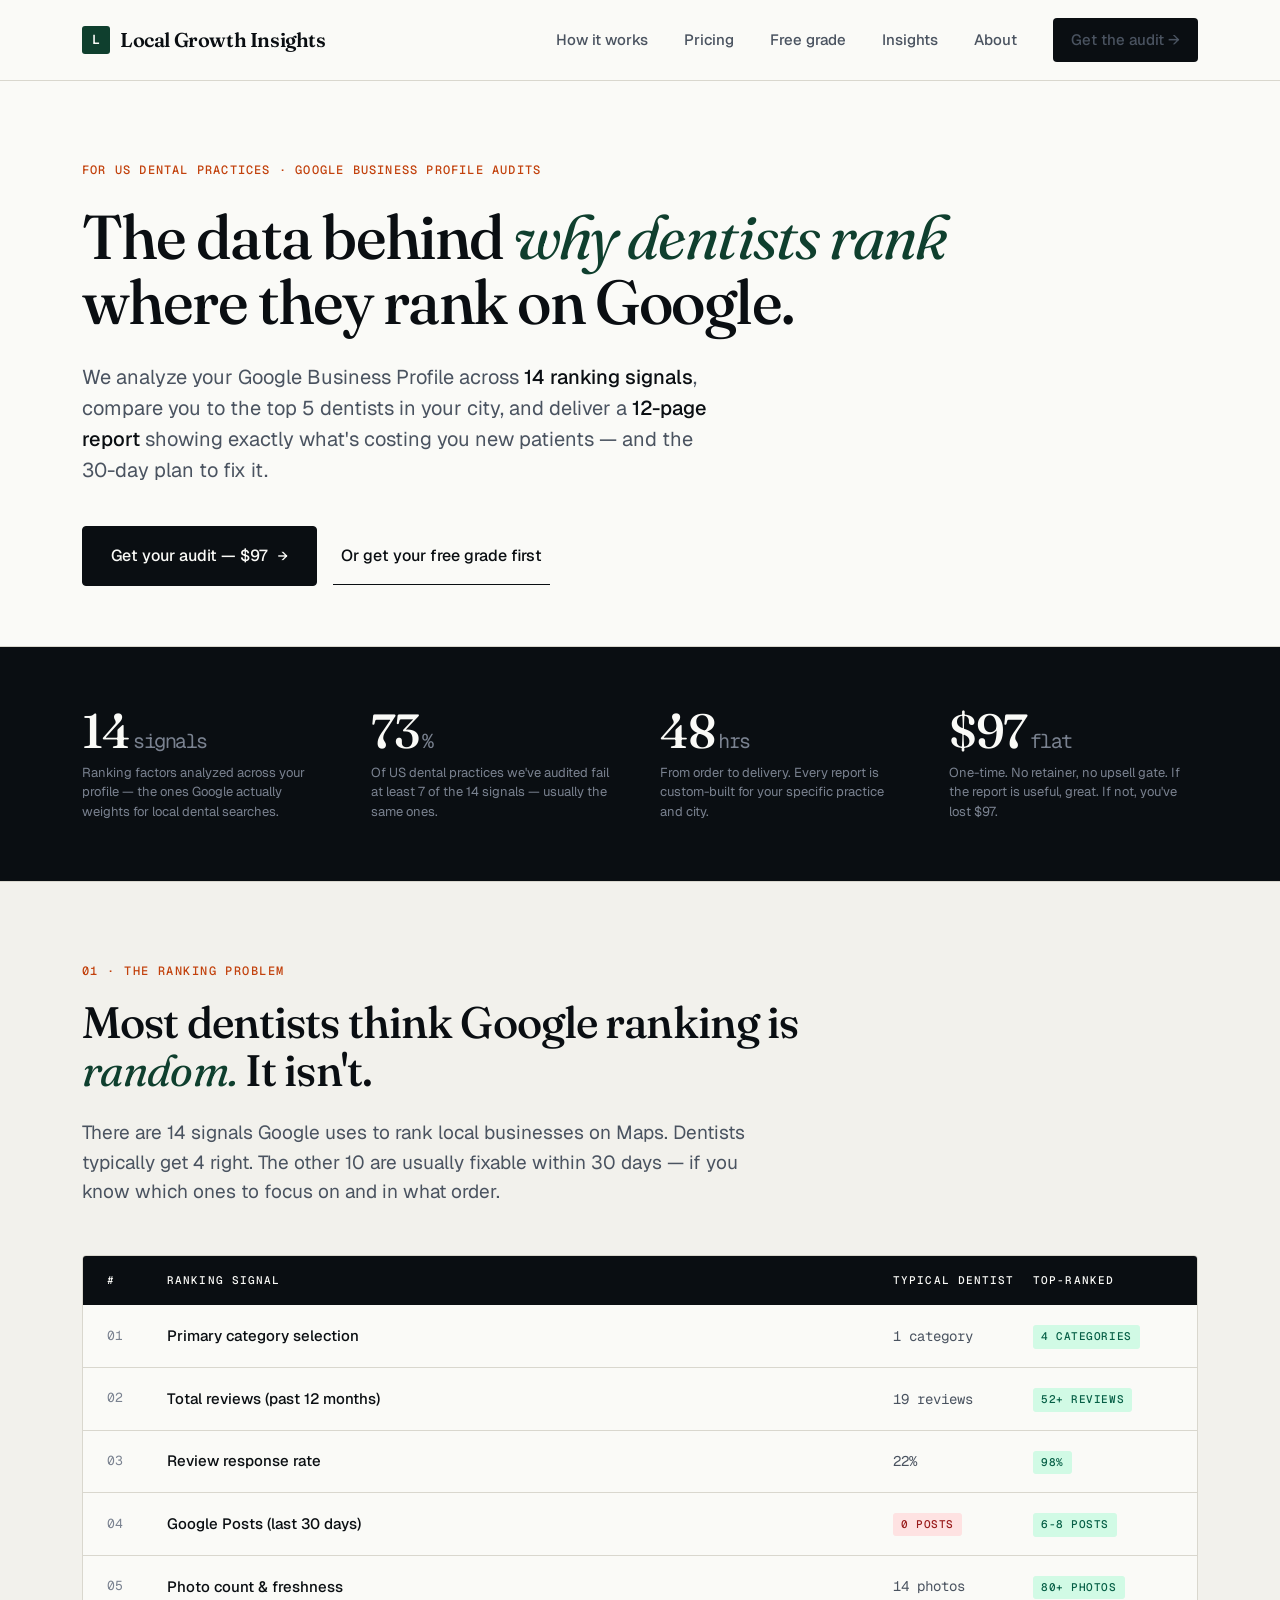
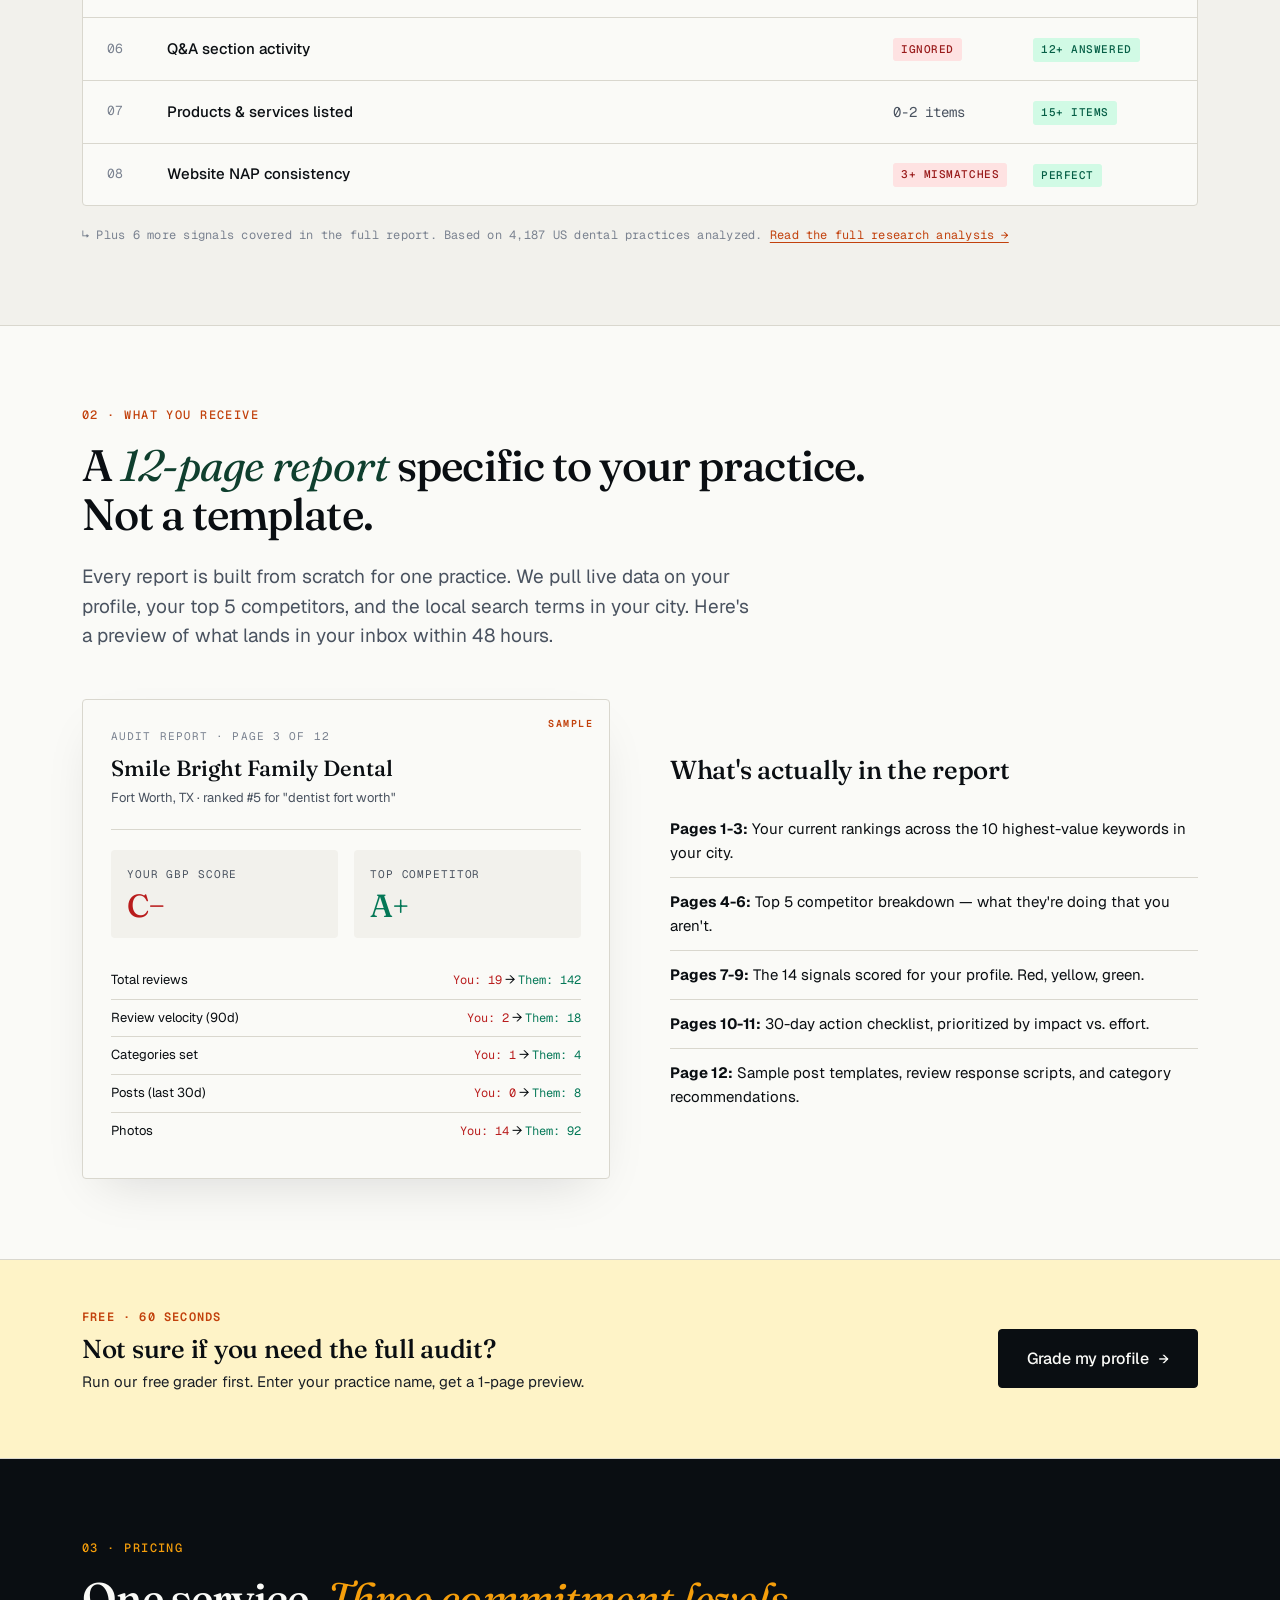
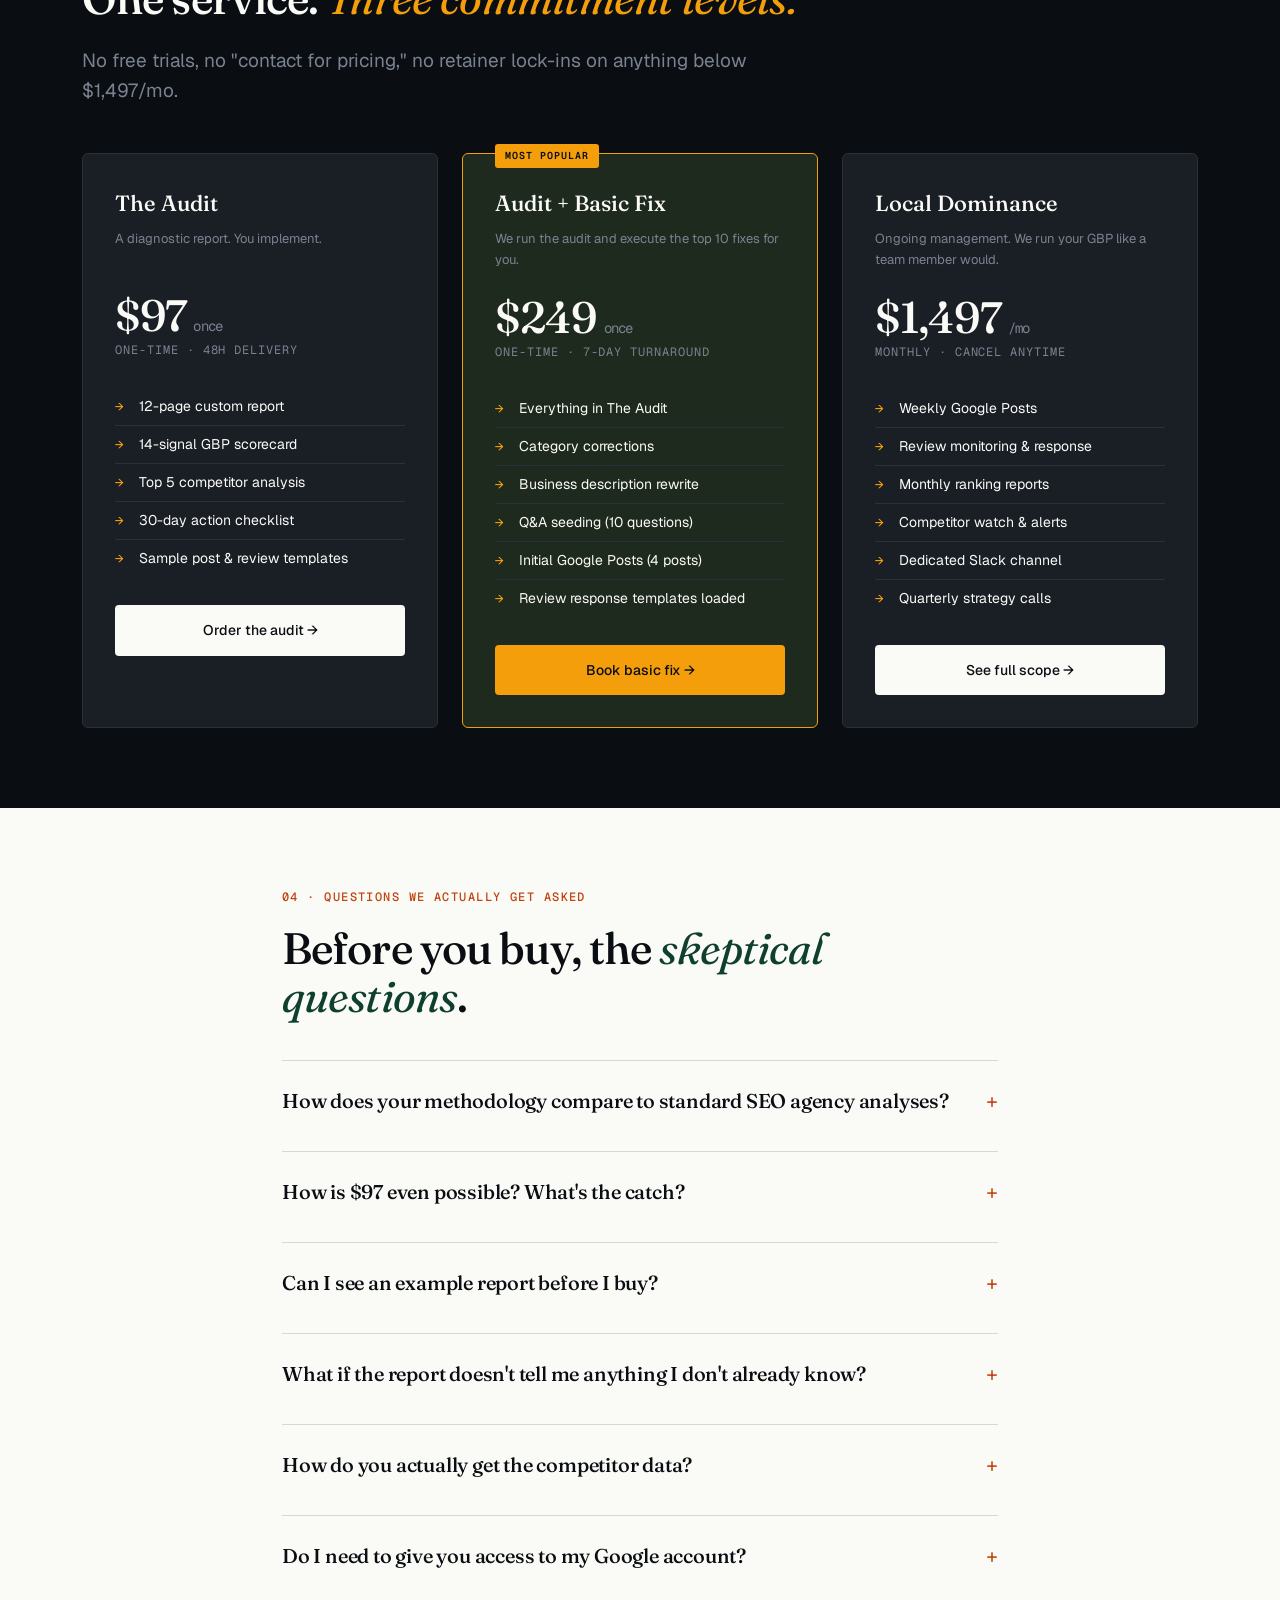
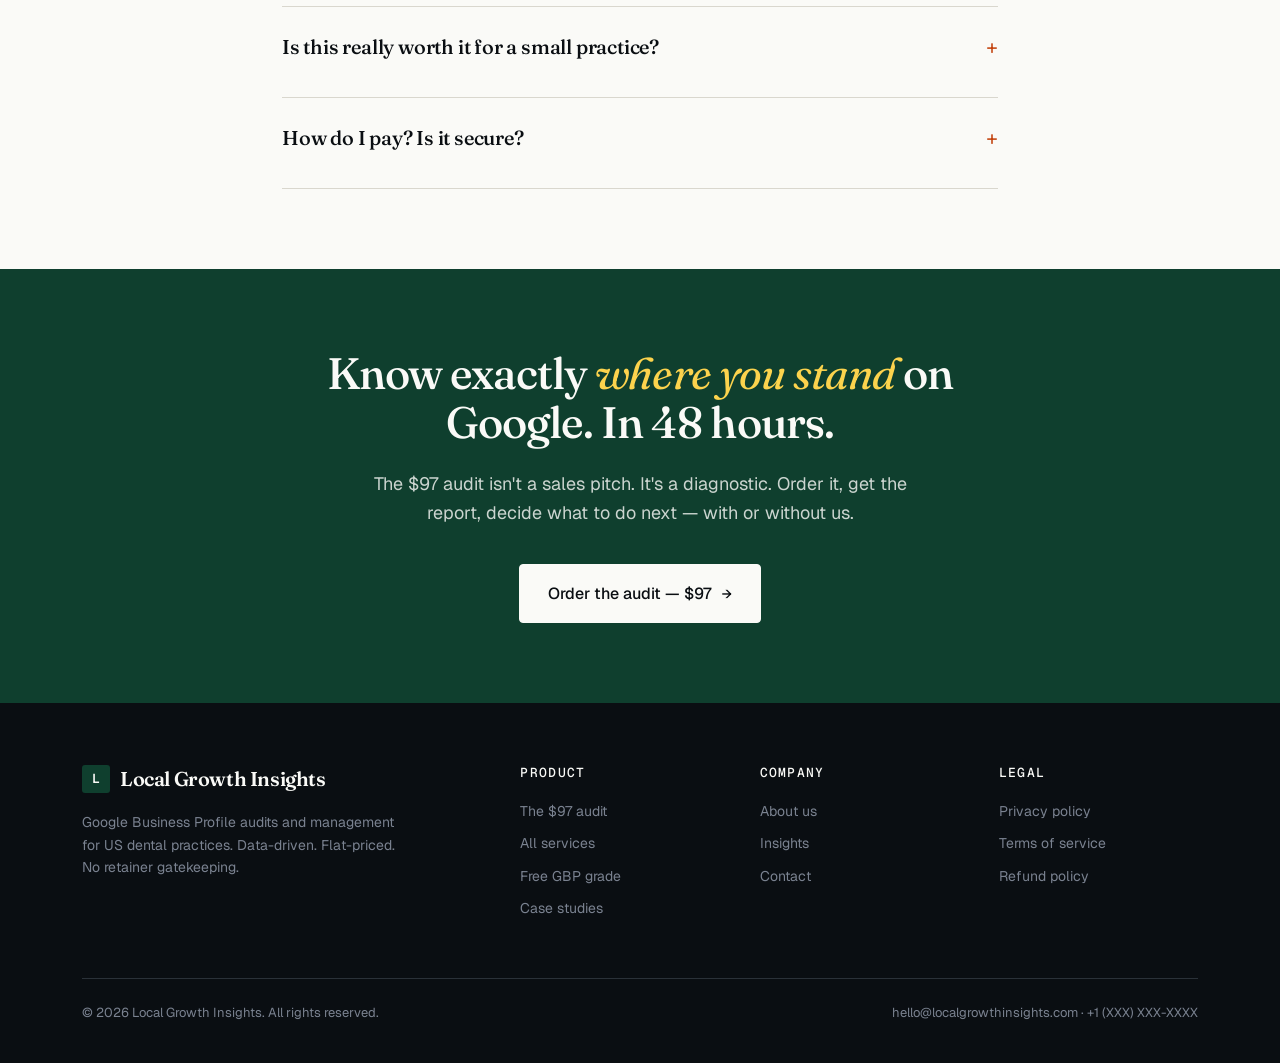
==== index.html @ 643556c5 "Add files via upload" ====
<!DOCTYPE html>
<html lang="en">
<head>
<meta charset="UTF-8">
<meta name="viewport" content="width=device-width, initial-scale=1.0">
<title>Local Growth Insights — The data behind why dentists rank where they rank</title>
<meta name="description" content="We analyze US dental practices' Google Business Profiles and deliver a 12-page report showing exactly why you rank where you do — and the 30-day plan to fix it. $97, delivered in 48 hours.">
<meta property="og:title" content="Local Growth Insights — GBP audits for US dental practices">
<meta property="og:description" content="A 12-page audit of your dental practice's Google visibility. $97. Delivered in 48 hours.">
<meta property="og:type" content="website">
<meta property="og:url" content="https://localgrowthinsights.com">

<link rel="preconnect" href="https://fonts.googleapis.com">
<link rel="preconnect" href="https://fonts.gstatic.com" crossorigin>
<link rel="stylesheet" href="styles.css">
<link href="https://fonts.googleapis.com/css2?family=Fraunces:opsz,wght@9..144,400;9..144,500;9..144,600;9..144,700&family=Geist:wght@300;400;500;600&family=Geist+Mono:wght@400;500&display=swap" rel="stylesheet">

<style>
:root {
    --ink: #0A0E12;
    --ink-2: #1A1F26;
    --ink-3: #4A5360;
    --ink-4: #7A8290;
    --paper: #FAFAF7;
    --paper-2: #F2F1EC;
    --line: #D9D7CE;
    --accent: #0F3F2E;
    --accent-2: #C2410C;
    --highlight: #FEF3C7;
}

* { box-sizing: border-box; margin: 0; padding: 0; }

html { scroll-behavior: smooth; }

body {
    font-family: 'Geist', sans-serif;
    background: var(--paper);
    color: var(--ink);
    font-size: 17px;
    line-height: 1.6;
    -webkit-font-smoothing: antialiased;
    -moz-osx-font-smoothing: grayscale;
}

.container {
    max-width: 1180px;
    margin: 0 auto;
    padding: 0 32px;
}

.container-narrow {
    max-width: 780px;
    margin: 0 auto;
    padding: 0 32px;
}

/* ======== NAVIGATION ======== */
nav {
    border-bottom: 1px solid var(--line);
    background: var(--paper);
    position: sticky;
    top: 0;
    z-index: 100;
    backdrop-filter: blur(8px);
    background: rgba(250, 250, 247, 0.95);
}

.nav-inner {
    display: flex;
    justify-content: space-between;
    align-items: center;
    padding: 18px 32px;
    max-width: 1180px;
    margin: 0 auto;
}

.logo {
    font-family: 'Fraunces', serif;
    font-size: 20px;
    font-weight: 600;
    letter-spacing: -0.02em;
    color: var(--ink);
    text-decoration: none;
    display: flex;
    align-items: center;
    gap: 10px;
}

.logo-mark {
    width: 28px;
    height: 28px;
    background: var(--accent);
    border-radius: 3px;
    display: flex;
    align-items: center;
    justify-content: center;
    color: var(--paper);
    font-family: 'Geist Mono', monospace;
    font-size: 13px;
    font-weight: 600;
}

.nav-links {
    display: flex;
    gap: 36px;
    align-items: center;
}

.nav-links a {
    color: var(--ink-3);
    text-decoration: none;
    font-size: 15px;
    font-weight: 500;
    transition: color 0.15s;
}

.nav-links a:hover { color: var(--ink); }

.nav-cta {
    background: var(--ink);
    color: var(--paper);
    padding: 10px 18px;
    border-radius: 4px;
    font-weight: 500;
    font-size: 14px;
    transition: background 0.15s;
}

.nav-cta:hover {
    background: var(--ink-2);
    color: var(--paper) !important;
}

@media (max-width: 768px) {
    .nav-links a:not(.nav-cta) { display: none; }
}

/* ======== HERO ======== */
.hero {
    padding: 80px 0 60px;
    border-bottom: 1px solid var(--line);
}

.eyebrow {
    font-family: 'Geist Mono', monospace;
    font-size: 12px;
    color: var(--accent-2);
    text-transform: uppercase;
    letter-spacing: 0.1em;
    margin-bottom: 24px;
    font-weight: 500;
}

h1 {
    font-family: 'Fraunces', serif;
    font-size: clamp(38px, 5vw, 62px);
    line-height: 1.05;
    letter-spacing: -0.025em;
    font-weight: 500;
    margin-bottom: 28px;
    max-width: 900px;
}

h1 em {
    font-style: italic;
    color: var(--accent);
    font-weight: 400;
}

.hero-sub {
    font-size: 20px;
    line-height: 1.55;
    color: var(--ink-3);
    max-width: 640px;
    margin-bottom: 40px;
}

.hero-sub strong { color: var(--ink); font-weight: 500; }

.cta-row {
    display: flex;
    gap: 16px;
    flex-wrap: wrap;
    align-items: center;
}

.btn-primary {
    background: var(--ink);
    color: var(--paper);
    padding: 16px 28px;
    border-radius: 4px;
    font-weight: 500;
    font-size: 16px;
    text-decoration: none;
    display: inline-flex;
    align-items: center;
    gap: 10px;
    transition: transform 0.15s, background 0.15s;
    border: 1px solid var(--ink);
}

.btn-primary:hover {
    background: var(--accent);
    border-color: var(--accent);
    transform: translateY(-1px);
}

.btn-primary .arrow {
    transition: transform 0.2s;
    font-family: 'Geist Mono', monospace;
}
.btn-primary:hover .arrow { transform: translateX(3px); }

.btn-secondary {
    color: var(--ink);
    padding: 16px 8px;
    font-weight: 500;
    font-size: 16px;
    text-decoration: none;
    border-bottom: 1px solid var(--ink);
    transition: border-color 0.15s;
}
.btn-secondary:hover { border-color: var(--accent-2); color: var(--accent-2); }

/* ======== DATA STRIP ======== */
.data-strip {
    background: var(--ink);
    color: var(--paper);
    padding: 60px 0;
}

.data-strip-inner {
    display: grid;
    grid-template-columns: repeat(4, 1fr);
    gap: 40px;
}

.data-stat .num {
    font-family: 'Fraunces', serif;
    font-size: 48px;
    line-height: 1;
    letter-spacing: -0.03em;
    font-weight: 500;
    margin-bottom: 8px;
    color: var(--paper);
}

.data-stat .num em {
    font-family: 'Geist Mono', monospace;
    font-size: 20px;
    font-weight: 400;
    font-style: normal;
    color: var(--ink-4);
    margin-left: 4px;
}

.data-stat .label {
    font-size: 13px;
    color: var(--ink-4);
    line-height: 1.5;
}

@media (max-width: 768px) {
    .data-strip-inner { grid-template-columns: 1fr 1fr; gap: 32px; }
    .data-stat .num { font-size: 36px; }
}

/* ======== SECTION DEFAULTS ======== */
section { padding: 80px 0; }
section.tight { padding: 60px 0; }

.section-label {
    font-family: 'Geist Mono', monospace;
    font-size: 12px;
    color: var(--accent-2);
    text-transform: uppercase;
    letter-spacing: 0.12em;
    margin-bottom: 16px;
    font-weight: 500;
}

h2 {
    font-family: 'Fraunces', serif;
    font-size: clamp(30px, 4vw, 44px);
    line-height: 1.1;
    letter-spacing: -0.02em;
    font-weight: 500;
    margin-bottom: 24px;
    max-width: 800px;
}

h2 em {
    font-style: italic;
    color: var(--accent);
    font-weight: 400;
}

.lead {
    font-size: 19px;
    line-height: 1.55;
    color: var(--ink-3);
    max-width: 680px;
    margin-bottom: 48px;
}

/* ======== PROBLEM SECTION WITH DATA TABLE ======== */
.problem {
    background: var(--paper-2);
    border-top: 1px solid var(--line);
    border-bottom: 1px solid var(--line);
}

.signal-table {
    background: var(--paper);
    border: 1px solid var(--line);
    border-radius: 4px;
    overflow: hidden;
    margin-top: 40px;
}

.signal-header {
    display: grid;
    grid-template-columns: 60px 1fr 140px 140px;
    padding: 16px 24px;
    background: var(--ink);
    color: var(--paper);
    font-family: 'Geist Mono', monospace;
    font-size: 11px;
    text-transform: uppercase;
    letter-spacing: 0.1em;
    font-weight: 500;
}

.signal-row {
    display: grid;
    grid-template-columns: 60px 1fr 140px 140px;
    padding: 18px 24px;
    border-bottom: 1px solid var(--line);
    font-size: 15px;
    align-items: center;
}

.signal-row:last-child { border-bottom: none; }

.signal-row .num {
    font-family: 'Geist Mono', monospace;
    color: var(--ink-4);
    font-size: 13px;
}

.signal-row .name { color: var(--ink); font-weight: 500; }

.signal-row .avg {
    font-family: 'Geist Mono', monospace;
    color: var(--ink-3);
    font-size: 14px;
}

.badge {
    display: inline-block;
    padding: 3px 8px;
    border-radius: 3px;
    font-family: 'Geist Mono', monospace;
    font-size: 11px;
    font-weight: 500;
    text-transform: uppercase;
    letter-spacing: 0.05em;
}

.badge-fail {
    background: #FEE2E2;
    color: #991B1B;
}

.badge-pass {
    background: #D1FAE5;
    color: #065F46;
}

.signal-footnote {
    margin-top: 20px;
    font-family: 'Geist Mono', monospace;
    font-size: 12px;
    color: var(--ink-4);
    letter-spacing: 0.02em;
}

@media (max-width: 768px) {
    .signal-header { display: none; }
    .signal-row {
        grid-template-columns: 1fr;
        gap: 6px;
        padding: 16px;
    }
    .signal-row .num { font-size: 12px; }
}

/* ======== REPORT PREVIEW ======== */
.report-preview {
    display: grid;
    grid-template-columns: 1fr 1fr;
    gap: 60px;
    align-items: center;
}

@media (max-width: 900px) {
    .report-preview { grid-template-columns: 1fr; gap: 40px; }
}

.report-mock {
    background: var(--paper);
    border: 1px solid var(--line);
    border-radius: 4px;
    padding: 28px;
    box-shadow: 0 20px 50px -20px rgba(10, 14, 18, 0.15);
    position: relative;
}

.report-mock::before {
    content: 'SAMPLE';
    position: absolute;
    top: 16px;
    right: 16px;
    font-family: 'Geist Mono', monospace;
    font-size: 10px;
    color: var(--accent-2);
    letter-spacing: 0.15em;
    font-weight: 600;
}

.report-mock-header {
    border-bottom: 1px solid var(--line);
    padding-bottom: 20px;
    margin-bottom: 20px;
}

.report-mock-header .label {
    font-family: 'Geist Mono', monospace;
    font-size: 11px;
    text-transform: uppercase;
    letter-spacing: 0.1em;
    color: var(--ink-4);
    margin-bottom: 6px;
}

.report-mock-header .practice {
    font-family: 'Fraunces', serif;
    font-size: 22px;
    font-weight: 500;
    color: var(--ink);
}

.report-mock-header .city {
    font-size: 13px;
    color: var(--ink-3);
    margin-top: 2px;
}

.score-grid {
    display: grid;
    grid-template-columns: 1fr 1fr;
    gap: 16px;
    margin-bottom: 24px;
}

.score-box {
    background: var(--paper-2);
    padding: 16px;
    border-radius: 4px;
}

.score-box .lbl {
    font-size: 11px;
    color: var(--ink-3);
    text-transform: uppercase;
    letter-spacing: 0.08em;
    margin-bottom: 6px;
    font-family: 'Geist Mono', monospace;
}

.score-box .val {
    font-family: 'Fraunces', serif;
    font-size: 32px;
    line-height: 1;
    font-weight: 500;
    letter-spacing: -0.02em;
}

.score-box.bad .val { color: #B91C1C; }
.score-box.good .val { color: #047857; }

.gap-list { font-size: 13px; }

.gap-list .item {
    display: flex;
    justify-content: space-between;
    padding: 8px 0;
    border-bottom: 1px solid var(--line);
}

.gap-list .item:last-child { border-bottom: none; }

.gap-list .item .you {
    font-family: 'Geist Mono', monospace;
    color: #B91C1C;
    font-size: 12px;
}

.gap-list .item .them {
    font-family: 'Geist Mono', monospace;
    color: #047857;
    font-size: 12px;
}

/* ======== PRICING ======== */
.pricing {
    background: var(--ink);
    color: var(--paper);
}

.pricing .section-label { color: #F59E0B; }

.pricing h2 { color: var(--paper); }
.pricing h2 em { color: #F59E0B; }

.pricing .lead { color: var(--ink-4); }

.tier-grid {
    display: grid;
    grid-template-columns: repeat(3, 1fr);
    gap: 24px;
    margin-top: 40px;
}

@media (max-width: 900px) { .tier-grid { grid-template-columns: 1fr; } }

.tier {
    background: var(--ink-2);
    border: 1px solid #2A3138;
    border-radius: 6px;
    padding: 32px;
    position: relative;
    transition: transform 0.2s, border-color 0.2s;
}

.tier:hover {
    transform: translateY(-2px);
    border-color: #F59E0B;
}

.tier.featured {
    border-color: #F59E0B;
    background: #1F2A1F;
}

.tier.featured::before {
    content: 'MOST POPULAR';
    position: absolute;
    top: -10px;
    left: 32px;
    background: #F59E0B;
    color: var(--ink);
    font-family: 'Geist Mono', monospace;
    font-size: 10px;
    letter-spacing: 0.1em;
    padding: 4px 10px;
    border-radius: 3px;
    font-weight: 600;
}

.tier-name {
    font-family: 'Fraunces', serif;
    font-size: 22px;
    font-weight: 500;
    color: var(--paper);
    margin-bottom: 8px;
}

.tier-desc {
    font-size: 13px;
    color: var(--ink-4);
    margin-bottom: 24px;
    min-height: 40px;
}

.tier-price {
    font-family: 'Fraunces', serif;
    font-size: 44px;
    line-height: 1;
    color: var(--paper);
    font-weight: 500;
    margin-bottom: 4px;
    letter-spacing: -0.02em;
}

.tier-price .unit {
    font-family: 'Geist Mono', monospace;
    font-size: 14px;
    color: var(--ink-4);
    font-weight: 400;
}

.tier-billing {
    font-size: 12px;
    color: var(--ink-4);
    font-family: 'Geist Mono', monospace;
    text-transform: uppercase;
    letter-spacing: 0.08em;
    margin-bottom: 28px;
}

.tier-features { list-style: none; margin-bottom: 28px; }

.tier-features li {
    font-size: 14px;
    color: var(--paper);
    padding: 8px 0;
    padding-left: 24px;
    position: relative;
    line-height: 1.5;
    border-bottom: 1px solid #2A3138;
}

.tier-features li:last-child { border-bottom: none; }

.tier-features li::before {
    content: '→';
    position: absolute;
    left: 0;
    color: #F59E0B;
    font-family: 'Geist Mono', monospace;
}

.tier-cta {
    display: block;
    background: var(--paper);
    color: var(--ink);
    padding: 14px 20px;
    border-radius: 4px;
    font-weight: 500;
    font-size: 14px;
    text-decoration: none;
    text-align: center;
    transition: background 0.15s;
}

.tier.featured .tier-cta { background: #F59E0B; }
.tier-cta:hover { background: var(--accent-2); color: var(--paper); }

/* ======== GRADE TOOL PROMO ======== */
.grade-promo {
    background: var(--highlight);
    border-top: 1px solid var(--line);
    border-bottom: 1px solid var(--line);
    padding: 48px 0;
}

.grade-promo-inner {
    display: flex;
    justify-content: space-between;
    align-items: center;
    gap: 32px;
    flex-wrap: wrap;
}

.grade-promo h3 {
    font-family: 'Fraunces', serif;
    font-size: 26px;
    font-weight: 500;
    letter-spacing: -0.01em;
    margin-bottom: 6px;
}

.grade-promo p {
    font-size: 15px;
    color: var(--ink-2);
}

.grade-promo .free {
    font-family: 'Geist Mono', monospace;
    font-size: 12px;
    color: var(--accent-2);
    letter-spacing: 0.1em;
    font-weight: 600;
    text-transform: uppercase;
    margin-bottom: 8px;
}

/* ======== FAQ ======== */
.faq-list {
    border-top: 1px solid var(--line);
    margin-top: 40px;
}

.faq-item {
    border-bottom: 1px solid var(--line);
    padding: 24px 0;
}

.faq-q {
    font-family: 'Fraunces', serif;
    font-size: 20px;
    font-weight: 500;
    color: var(--ink);
    margin-bottom: 10px;
    letter-spacing: -0.01em;
    cursor: pointer;
    display: flex;
    justify-content: space-between;
    align-items: flex-start;
    gap: 24px;
}

.faq-q::after {
    content: '+';
    font-family: 'Geist Mono', monospace;
    font-size: 20px;
    color: var(--accent-2);
    font-weight: 400;
    flex-shrink: 0;
    transition: transform 0.2s;
}

.faq-item.open .faq-q::after {
    transform: rotate(45deg);
}

.faq-a {
    font-size: 16px;
    color: var(--ink-3);
    line-height: 1.6;
    max-height: 0;
    overflow: hidden;
    transition: max-height 0.3s ease, padding 0.3s ease;
}

.faq-item.open .faq-a {
    max-height: 500px;
    padding-top: 8px;
}

/* ======== FINAL CTA ======== */
.final-cta {
    background: var(--accent);
    color: var(--paper);
    padding: 80px 0;
    text-align: center;
}

.final-cta h2 {
    color: var(--paper);
    max-width: 720px;
    margin: 0 auto 24px;
}

.final-cta h2 em { color: #FCD34D; }

.final-cta p {
    font-size: 18px;
    color: rgba(250, 250, 247, 0.8);
    margin-bottom: 36px;
    max-width: 560px;
    margin-left: auto;
    margin-right: auto;
}

.final-cta .btn-primary {
    background: var(--paper);
    color: var(--ink);
    border-color: var(--paper);
}
.final-cta .btn-primary:hover {
    background: #FCD34D;
    border-color: #FCD34D;
    color: var(--ink);
}

/* ======== FOOTER ======== */
footer {
    background: var(--ink);
    color: var(--ink-4);
    padding: 60px 0 40px;
    font-size: 14px;
}

.footer-grid {
    display: grid;
    grid-template-columns: 2fr 1fr 1fr 1fr;
    gap: 40px;
    margin-bottom: 48px;
}

@media (max-width: 768px) { .footer-grid { grid-template-columns: 1fr 1fr; } }

.footer-brand .logo {
    color: var(--paper);
    margin-bottom: 16px;
}

.footer-brand p {
    color: var(--ink-4);
    max-width: 320px;
    font-size: 14px;
    line-height: 1.6;
}

.footer-col h4 {
    color: var(--paper);
    font-size: 13px;
    font-family: 'Geist Mono', monospace;
    text-transform: uppercase;
    letter-spacing: 0.1em;
    font-weight: 500;
    margin-bottom: 16px;
}

.footer-col ul { list-style: none; }

.footer-col li {
    margin-bottom: 10px;
}

.footer-col a {
    color: var(--ink-4);
    text-decoration: none;
    transition: color 0.15s;
}

.footer-col a:hover { color: var(--paper); }

.footer-bottom {
    border-top: 1px solid #2A3138;
    padding-top: 24px;
    display: flex;
    justify-content: space-between;
    flex-wrap: wrap;
    gap: 16px;
    font-size: 13px;
}

.footer-bottom a { color: var(--ink-4); text-decoration: none; }
.footer-bottom a:hover { color: var(--paper); }

/* ======== ANIMATIONS ======== */
@keyframes fadeInUp {
    from { opacity: 0; transform: translateY(20px); }
    to { opacity: 1; transform: translateY(0); }
}

.hero .eyebrow { animation: fadeInUp 0.6s ease 0.1s backwards; }
.hero h1 { animation: fadeInUp 0.6s ease 0.2s backwards; }
.hero .hero-sub { animation: fadeInUp 0.6s ease 0.3s backwards; }
.hero .cta-row { animation: fadeInUp 0.6s ease 0.4s backwards; }

</style>
</head>
<body>

<!-- ============ NAV ============ -->
<nav>
    <div class="nav-inner">
        <a href="index.html" class="logo">
            <div class="logo-mark">L</div>
            Local Growth Insights
        </a>
        <div class="nav-links">
            <a href="#how">How it works</a>
            <a href="#pricing">Pricing</a>
            <a href="grade.html">Free grade</a>
            <a href="insights/index.html">Insights</a>
            <a href="about.html">About</a>
            <a href="report.html" class="nav-cta">Get the audit →</a>
        </div>
    </div>
</nav>

<!-- ============ HERO ============ -->
<header class="hero">
    <div class="container">
        <div class="eyebrow">For US dental practices · Google Business Profile audits</div>
        <h1>The data behind <em>why dentists rank</em> where they rank on Google.</h1>
        <p class="hero-sub">
            We analyze your Google Business Profile across <strong>14 ranking signals</strong>, compare you to the top 5 dentists in your city, and deliver a <strong>12-page report</strong> showing exactly what's costing you new patients — and the 30-day plan to fix it.
        </p>
        <div class="cta-row">
            <a href="report.html" class="btn-primary">Get your audit — $97 <span class="arrow">→</span></a>
            <a href="grade.html" class="btn-secondary">Or get your free grade first</a>
        </div>
    </div>
</header>

<!-- ============ DATA STRIP ============ -->
<section class="data-strip">
    <div class="container">
        <div class="data-strip-inner">
            <div class="data-stat">
                <div class="num">14<em>signals</em></div>
                <div class="label">Ranking factors analyzed across your profile — the ones Google actually weights for local dental searches.</div>
            </div>
            <div class="data-stat">
                <div class="num">73<em>%</em></div>
                <div class="label">Of US dental practices we've audited fail at least 7 of the 14 signals — usually the same ones.</div>
            </div>
            <div class="data-stat">
                <div class="num">48<em>hrs</em></div>
                <div class="label">From order to delivery. Every report is custom-built for your specific practice and city.</div>
            </div>
            <div class="data-stat">
                <div class="num">$97<em>flat</em></div>
                <div class="label">One-time. No retainer, no upsell gate. If the report is useful, great. If not, you've lost $97.</div>
            </div>
        </div>
    </div>
</section>

<!-- ============ PROBLEM ============ -->
<section class="problem" id="how">
    <div class="container">
        <div class="section-label">01 · The ranking problem</div>
        <h2>Most dentists think Google ranking is <em>random.</em> It isn't.</h2>
        <p class="lead">
            There are 14 signals Google uses to rank local businesses on Maps. Dentists typically get 4 right. The other 10 are usually fixable within 30 days — if you know which ones to focus on and in what order.
        </p>

        <div class="signal-table">
            <div class="signal-header">
                <div>#</div>
                <div>Ranking signal</div>
                <div>Typical dentist</div>
                <div>Top-ranked</div>
            </div>
            <div class="signal-row">
                <div class="num">01</div>
                <div class="name">Primary category selection</div>
                <div class="avg">1 category</div>
                <div><span class="badge badge-pass">4 categories</span></div>
            </div>
            <div class="signal-row">
                <div class="num">02</div>
                <div class="name">Total reviews (past 12 months)</div>
                <div class="avg">19 reviews</div>
                <div><span class="badge badge-pass">52+ reviews</span></div>
            </div>
            <div class="signal-row">
                <div class="num">03</div>
                <div class="name">Review response rate</div>
                <div class="avg">22%</div>
                <div><span class="badge badge-pass">98%</span></div>
            </div>
            <div class="signal-row">
                <div class="num">04</div>
                <div class="name">Google Posts (last 30 days)</div>
                <div class="avg"><span class="badge badge-fail">0 posts</span></div>
                <div><span class="badge badge-pass">6-8 posts</span></div>
            </div>
            <div class="signal-row">
                <div class="num">05</div>
                <div class="name">Photo count &amp; freshness</div>
                <div class="avg">14 photos</div>
                <div><span class="badge badge-pass">80+ photos</span></div>
            </div>
            <div class="signal-row">
                <div class="num">06</div>
                <div class="name">Q&amp;A section activity</div>
                <div class="avg"><span class="badge badge-fail">Ignored</span></div>
                <div><span class="badge badge-pass">12+ answered</span></div>
            </div>
            <div class="signal-row">
                <div class="num">07</div>
                <div class="name">Products &amp; services listed</div>
                <div class="avg">0-2 items</div>
                <div><span class="badge badge-pass">15+ items</span></div>
            </div>
            <div class="signal-row">
                <div class="num">08</div>
                <div class="name">Website NAP consistency</div>
                <div class="avg"><span class="badge badge-fail">3+ mismatches</span></div>
                <div><span class="badge badge-pass">Perfect</span></div>
            </div>
        </div>
        <div class="signal-footnote">↳ Plus 6 more signals covered in the full report. Based on 4,187 US dental practices analyzed. <a href="insights/14-signals.html" style="color: var(--accent-2); text-decoration: underline; text-underline-offset: 3px;">Read the full research analysis →</a></div>
    </div>
</section>

<!-- ============ REPORT PREVIEW ============ -->
<section>
    <div class="container">
        <div class="section-label">02 · What you receive</div>
        <h2>A <em>12-page report</em> specific to your practice. Not a template.</h2>
        <p class="lead">
            Every report is built from scratch for one practice. We pull live data on your profile, your top 5 competitors, and the local search terms in your city. Here's a preview of what lands in your inbox within 48 hours.
        </p>

        <div class="report-preview">
            <div class="report-mock">
                <div class="report-mock-header">
                    <div class="label">Audit report · page 3 of 12</div>
                    <div class="practice">Smile Bright Family Dental</div>
                    <div class="city">Fort Worth, TX · ranked #5 for "dentist fort worth"</div>
                </div>
                <div class="score-grid">
                    <div class="score-box bad">
                        <div class="lbl">Your GBP score</div>
                        <div class="val">C−</div>
                    </div>
                    <div class="score-box good">
                        <div class="lbl">Top competitor</div>
                        <div class="val">A+</div>
                    </div>
                </div>
                <div class="gap-list">
                    <div class="item">
                        <div>Total reviews</div>
                        <div><span class="you">You: 19</span> → <span class="them">Them: 142</span></div>
                    </div>
                    <div class="item">
                        <div>Review velocity (90d)</div>
                        <div><span class="you">You: 2</span> → <span class="them">Them: 18</span></div>
                    </div>
                    <div class="item">
                        <div>Categories set</div>
                        <div><span class="you">You: 1</span> → <span class="them">Them: 4</span></div>
                    </div>
                    <div class="item">
                        <div>Posts (last 30d)</div>
                        <div><span class="you">You: 0</span> → <span class="them">Them: 8</span></div>
                    </div>
                    <div class="item">
                        <div>Photos</div>
                        <div><span class="you">You: 14</span> → <span class="them">Them: 92</span></div>
                    </div>
                </div>
            </div>

            <div>
                <h3 style="font-family: 'Fraunces', serif; font-size: 26px; font-weight: 500; margin-bottom: 20px; letter-spacing: -0.01em;">What's actually in the report</h3>
                <ul style="list-style: none; padding: 0;">
                    <li style="padding: 12px 0; border-bottom: 1px solid var(--line); font-size: 15px;"><strong>Pages 1-3:</strong> Your current rankings across the 10 highest-value keywords in your city.</li>
                    <li style="padding: 12px 0; border-bottom: 1px solid var(--line); font-size: 15px;"><strong>Pages 4-6:</strong> Top 5 competitor breakdown — what they're doing that you aren't.</li>
                    <li style="padding: 12px 0; border-bottom: 1px solid var(--line); font-size: 15px;"><strong>Pages 7-9:</strong> The 14 signals scored for your profile. Red, yellow, green.</li>
                    <li style="padding: 12px 0; border-bottom: 1px solid var(--line); font-size: 15px;"><strong>Pages 10-11:</strong> 30-day action checklist, prioritized by impact vs. effort.</li>
                    <li style="padding: 12px 0; font-size: 15px;"><strong>Page 12:</strong> Sample post templates, review response scripts, and category recommendations.</li>
                </ul>
            </div>
        </div>
    </div>
</section>

<!-- ============ GRADE PROMO ============ -->
<section class="grade-promo">
    <div class="container">
        <div class="grade-promo-inner">
            <div>
                <div class="free">Free · 60 seconds</div>
                <h3>Not sure if you need the full audit?</h3>
                <p>Run our free grader first. Enter your practice name, get a 1-page preview.</p>
            </div>
            <a href="grade.html" class="btn-primary" style="background: var(--ink); border-color: var(--ink);">
                Grade my profile <span class="arrow">→</span>
            </a>
        </div>
    </div>
</section>

<!-- ============ PRICING ============ -->
<section class="pricing" id="pricing">
    <div class="container">
        <div class="section-label">03 · Pricing</div>
        <h2>One service. <em>Three commitment levels.</em></h2>
        <p class="lead">No free trials, no "contact for pricing," no retainer lock-ins on anything below $1,497/mo.</p>

        <div class="tier-grid">
            <div class="tier">
                <div class="tier-name">The Audit</div>
                <div class="tier-desc">A diagnostic report. You implement.</div>
                <div class="tier-price">$97<span class="unit"> once</span></div>
                <div class="tier-billing">One-time · 48h delivery</div>
                <ul class="tier-features">
                    <li>12-page custom report</li>
                    <li>14-signal GBP scorecard</li>
                    <li>Top 5 competitor analysis</li>
                    <li>30-day action checklist</li>
                    <li>Sample post &amp; review templates</li>
                </ul>
                <a href="report.html" class="tier-cta">Order the audit →</a>
            </div>

            <div class="tier featured">
                <div class="tier-name">Audit + Basic Fix</div>
                <div class="tier-desc">We run the audit and execute the top 10 fixes for you.</div>
                <div class="tier-price">$249<span class="unit"> once</span></div>
                <div class="tier-billing">One-time · 7-day turnaround</div>
                <ul class="tier-features">
                    <li>Everything in The Audit</li>
                    <li>Category corrections</li>
                    <li>Business description rewrite</li>
                    <li>Q&amp;A seeding (10 questions)</li>
                    <li>Initial Google Posts (4 posts)</li>
                    <li>Review response templates loaded</li>
                </ul>
                <a href="services.html#basic-fix" class="tier-cta">Book basic fix →</a>
            </div>

            <div class="tier">
                <div class="tier-name">Local Dominance</div>
                <div class="tier-desc">Ongoing management. We run your GBP like a team member would.</div>
                <div class="tier-price">$1,497<span class="unit"> /mo</span></div>
                <div class="tier-billing">Monthly · Cancel anytime</div>
                <ul class="tier-features">
                    <li>Weekly Google Posts</li>
                    <li>Review monitoring &amp; response</li>
                    <li>Monthly ranking reports</li>
                    <li>Competitor watch &amp; alerts</li>
                    <li>Dedicated Slack channel</li>
                    <li>Quarterly strategy calls</li>
                </ul>
                <a href="services.html#dominance" class="tier-cta">See full scope →</a>
            </div>
        </div>
    </div>
</section>

<!-- ============ FAQ ============ -->
<section id="faq">
    <div class="container-narrow">
        <div class="section-label">04 · Questions we actually get asked</div>
        <h2>Before you buy, the <em>skeptical questions</em>.</h2>

        <div class="faq-list">
            <div class="faq-item">
                <div class="faq-q">How does your methodology compare to standard SEO agency analyses?</div>
                <div class="faq-a">Standard agency audits typically cover 4-6 surface-level signals: review count, posting activity, photo count, basic keyword presence. Our 14-signal framework covers all of those plus 8 deeper signals — review velocity (not just count), category structure depth, NAP consistency across the web, Q&amp;A engagement, profile completeness scoring, competitive triangulation, and more. The expanded scope is why our reports surface issues that surface-level audits miss.</div>
            </div>
            <div class="faq-item">
                <div class="faq-q">How is $97 even possible? What's the catch?</div>
                <div class="faq-a">There's no catch. The report is the product. We built the analysis system once — it ingests your GBP data, scrapes your competitors, and generates the PDF. The marginal cost to produce one more report is roughly $3. $97 is what keeps us profitable at volume and accessible to practices that don't have a $5,000 marketing budget. Some buyers eventually upgrade to our $1,497/mo service. Most don't, and that's fine.</div>
            </div>
            <div class="faq-item">
                <div class="faq-q">Can I see an example report before I buy?</div>
                <div class="faq-a">Yes. Email us at hello@localgrowthinsights.com and we'll send you a redacted sample from a previous audit. Practice name and city are removed; everything else is real.</div>
            </div>
            <div class="faq-item">
                <div class="faq-q">What if the report doesn't tell me anything I don't already know?</div>
                <div class="faq-a">Then we refund the $97. We'd rather lose $97 than have someone feel cheated. This has happened twice out of our first audits — both times the dentist was already working with an SEO firm. If you're already on top of your GBP, tell us before you order and we'll suggest you skip it.</div>
            </div>
            <div class="faq-item">
                <div class="faq-q">How do you actually get the competitor data?</div>
                <div class="faq-a">Public sources only. Google Business Profiles, Google Maps, and published review data. We don't scrape anything private, we don't use hacks, we don't access any account that isn't publicly visible. The same data anyone with time could gather manually — we just gather it faster and structure it into a report.</div>
            </div>
            <div class="faq-item">
                <div class="faq-q">Do I need to give you access to my Google account?</div>
                <div class="faq-a">Not for the audit. The $97 report uses only public data about your profile. For the $249 "Audit + Basic Fix" tier, yes — we need manager-level access to your GBP to execute the changes. Never owner access, and never for the report tier.</div>
            </div>
            <div class="faq-item">
                <div class="faq-q">Is this really worth it for a small practice?</div>
                <div class="faq-a">Small practices benefit more than large ones. If you're a solo dentist or a 2-chair practice, each new patient from Google matters more than it does for a 10-dentist corporate office. One new patient typically covers 15-30 audits depending on your procedures. The math is hard to argue with.</div>
            </div>
            <div class="faq-item">
                <div class="faq-q">How do I pay? Is it secure?</div>
                <div class="faq-a">Payments processed through Stripe (the same system used by Shopify and Amazon). Credit card or ACH. No bank details stored on our side. You'll get a receipt and invoice by email immediately.</div>
            </div>
        </div>
    </div>
</section>

<!-- ============ FINAL CTA ============ -->
<section class="final-cta">
    <div class="container-narrow">
        <h2>Know exactly <em>where you stand</em> on Google. In 48 hours.</h2>
        <p>The $97 audit isn't a sales pitch. It's a diagnostic. Order it, get the report, decide what to do next — with or without us.</p>
        <a href="report.html" class="btn-primary">Order the audit — $97 <span class="arrow">→</span></a>
    </div>
</section>

<!-- ============ FOOTER ============ -->
<footer>
    <div class="container">
        <div class="footer-grid">
            <div class="footer-brand">
                <a href="index.html" class="logo">
                    <div class="logo-mark">L</div>
                    Local Growth Insights
                </a>
                <p>Google Business Profile audits and management for US dental practices. Data-driven. Flat-priced. No retainer gatekeeping.</p>
            </div>
            <div class="footer-col">
                <h4>Product</h4>
                <ul>
                    <li><a href="report.html">The $97 audit</a></li>
                    <li><a href="services.html">All services</a></li>
                    <li><a href="grade.html">Free GBP grade</a></li>
                    <li><a href="case-studies.html">Case studies</a></li>
                </ul>
            </div>
            <div class="footer-col">
                <h4>Company</h4>
                <ul>
                    <li><a href="about.html">About us</a></li>
                    <li><a href="insights/index.html">Insights</a></li>
                    <li><a href="contact.html">Contact</a></li>
                </ul>
            </div>
            <div class="footer-col">
                <h4>Legal</h4>
                <ul>
                    <li><a href="privacy.html">Privacy policy</a></li>
                    <li><a href="terms.html">Terms of service</a></li>
                    <li><a href="refunds.html">Refund policy</a></li>
                </ul>
            </div>
        </div>
        <div class="footer-bottom">
            <div>© 2026 Local Growth Insights. All rights reserved.</div>
            <div>hello@localgrowthinsights.com · +1 (XXX) XXX-XXXX</div>
        </div>
    </div>
</footer>

<script>
// FAQ accordion
document.querySelectorAll('.faq-item').forEach(item => {
    const question = item.querySelector('.faq-q');
    question.addEventListener('click', () => {
        const isOpen = item.classList.contains('open');
        document.querySelectorAll('.faq-item').forEach(i => i.classList.remove('open'));
        if (!isOpen) item.classList.add('open');
    });
});
</script>

</body>
</html>
---- styles.css ----
/* =================================================================
   LOCAL GROWTH INSIGHTS — SHARED STYLES
   Used across all pages for consistency
   ================================================================= */

:root {
    --ink: #0A0E12;
    --ink-2: #1A1F26;
    --ink-3: #4A5360;
    --ink-4: #7A8290;
    --paper: #FAFAF7;
    --paper-2: #F2F1EC;
    --line: #D9D7CE;
    --accent: #0F3F2E;
    --accent-2: #C2410C;
    --highlight: #FEF3C7;
}

* { box-sizing: border-box; margin: 0; padding: 0; }
html { scroll-behavior: smooth; }

body {
    font-family: 'Geist', sans-serif;
    background: var(--paper);
    color: var(--ink);
    font-size: 17px;
    line-height: 1.6;
    -webkit-font-smoothing: antialiased;
    -moz-osx-font-smoothing: grayscale;
}

.container {
    max-width: 1180px;
    margin: 0 auto;
    padding: 0 32px;
}

.container-narrow {
    max-width: 780px;
    margin: 0 auto;
    padding: 0 32px;
}

/* ======== NAVIGATION ======== */
nav {
    border-bottom: 1px solid var(--line);
    background: rgba(250, 250, 247, 0.95);
    position: sticky;
    top: 0;
    z-index: 100;
    backdrop-filter: blur(8px);
}

.nav-inner {
    display: flex;
    justify-content: space-between;
    align-items: center;
    padding: 18px 32px;
    max-width: 1180px;
    margin: 0 auto;
}

.logo {
    font-family: 'Fraunces', serif;
    font-size: 20px;
    font-weight: 600;
    letter-spacing: -0.02em;
    color: var(--ink);
    text-decoration: none;
    display: flex;
    align-items: center;
    gap: 10px;
}

.logo-mark {
    width: 28px;
    height: 28px;
    background: var(--accent);
    border-radius: 3px;
    display: flex;
    align-items: center;
    justify-content: center;
    color: var(--paper);
    font-family: 'Geist Mono', monospace;
    font-size: 13px;
    font-weight: 600;
}

.nav-links {
    display: flex;
    gap: 36px;
    align-items: center;
}

.nav-links a {
    color: var(--ink-3);
    text-decoration: none;
    font-size: 15px;
    font-weight: 500;
    transition: color 0.15s;
}

.nav-links a:hover { color: var(--ink); }

.nav-cta {
    background: var(--ink);
    color: var(--paper);
    padding: 10px 18px;
    border-radius: 4px;
    font-weight: 500;
    font-size: 14px;
    transition: background 0.15s;
}

.nav-cta:hover {
    background: var(--ink-2);
    color: var(--paper) !important;
}

@media (max-width: 768px) {
    .nav-links a:not(.nav-cta) { display: none; }
}

/* ======== TYPOGRAPHY ======== */
h1, h2, h3 {
    font-family: 'Fraunces', serif;
    font-weight: 500;
    letter-spacing: -0.02em;
    line-height: 1.1;
}

h1 {
    font-size: clamp(38px, 5vw, 62px);
    line-height: 1.05;
    letter-spacing: -0.025em;
    margin-bottom: 28px;
}

h2 {
    font-size: clamp(30px, 4vw, 44px);
    margin-bottom: 24px;
}

h3 {
    font-size: 24px;
    margin-bottom: 16px;
    letter-spacing: -0.01em;
}

h1 em, h2 em, h3 em {
    font-style: italic;
    color: var(--accent);
    font-weight: 400;
}

.eyebrow {
    font-family: 'Geist Mono', monospace;
    font-size: 12px;
    color: var(--accent-2);
    text-transform: uppercase;
    letter-spacing: 0.1em;
    margin-bottom: 24px;
    font-weight: 500;
}

.section-label {
    font-family: 'Geist Mono', monospace;
    font-size: 12px;
    color: var(--accent-2);
    text-transform: uppercase;
    letter-spacing: 0.12em;
    margin-bottom: 16px;
    font-weight: 500;
}

.lead {
    font-size: 19px;
    line-height: 1.55;
    color: var(--ink-3);
    max-width: 680px;
    margin-bottom: 48px;
}

p { margin-bottom: 16px; color: var(--ink-3); }
p strong { color: var(--ink); font-weight: 500; }

a { color: var(--accent); text-decoration: underline; text-underline-offset: 3px; }
a:hover { color: var(--accent-2); }

/* ======== BUTTONS ======== */
.btn-primary {
    background: var(--ink);
    color: var(--paper);
    padding: 16px 28px;
    border-radius: 4px;
    font-weight: 500;
    font-size: 16px;
    text-decoration: none;
    display: inline-flex;
    align-items: center;
    gap: 10px;
    transition: transform 0.15s, background 0.15s;
    border: 1px solid var(--ink);
    cursor: pointer;
    font-family: 'Geist', sans-serif;
}

.btn-primary:hover {
    background: var(--accent);
    border-color: var(--accent);
    transform: translateY(-1px);
    color: var(--paper);
}

.btn-primary .arrow {
    transition: transform 0.2s;
    font-family: 'Geist Mono', monospace;
}
.btn-primary:hover .arrow { transform: translateX(3px); }

.btn-secondary {
    color: var(--ink);
    padding: 16px 8px;
    font-weight: 500;
    font-size: 16px;
    text-decoration: none;
    border-bottom: 1px solid var(--ink);
    transition: border-color 0.15s;
    display: inline-block;
}
.btn-secondary:hover { border-color: var(--accent-2); color: var(--accent-2); }

/* ======== SECTIONS ======== */
section { padding: 80px 0; }
section.tight { padding: 60px 0; }

/* ======== PAGE HEADER (for non-home pages) ======== */
.page-header {
    padding: 80px 0 60px;
    border-bottom: 1px solid var(--line);
}

.page-header h1 {
    font-size: clamp(36px, 4.5vw, 56px);
    max-width: 800px;
}

.page-header p {
    font-size: 19px;
    color: var(--ink-3);
    max-width: 640px;
    margin-top: 16px;
}

/* ======== FOOTER ======== */
footer {
    background: var(--ink);
    color: var(--ink-4);
    padding: 60px 0 40px;
    font-size: 14px;
}

.footer-grid {
    display: grid;
    grid-template-columns: 2fr 1fr 1fr 1fr;
    gap: 40px;
    margin-bottom: 48px;
}

@media (max-width: 768px) { .footer-grid { grid-template-columns: 1fr 1fr; } }

.footer-brand .logo {
    color: var(--paper);
    margin-bottom: 16px;
}

.footer-brand p {
    color: var(--ink-4);
    max-width: 320px;
    font-size: 14px;
    line-height: 1.6;
}

.footer-col h4 {
    color: var(--paper);
    font-size: 13px;
    font-family: 'Geist Mono', monospace;
    text-transform: uppercase;
    letter-spacing: 0.1em;
    font-weight: 500;
    margin-bottom: 16px;
}

.footer-col ul { list-style: none; }

.footer-col li {
    margin-bottom: 10px;
}

.footer-col a {
    color: var(--ink-4);
    text-decoration: none;
    transition: color 0.15s;
}

.footer-col a:hover { color: var(--paper); }

.footer-bottom {
    border-top: 1px solid #2A3138;
    padding-top: 24px;
    display: flex;
    justify-content: space-between;
    flex-wrap: wrap;
    gap: 16px;
    font-size: 13px;
}

.footer-bottom a { color: var(--ink-4); text-decoration: none; }
.footer-bottom a:hover { color: var(--paper); }

/* ======== ANIMATIONS ======== */
@keyframes fadeInUp {
    from { opacity: 0; transform: translateY(20px); }
    to { opacity: 1; transform: translateY(0); }
}

.animate-in {
    animation: fadeInUp 0.6s ease backwards;
}

/* Utility classes */
.mt-0 { margin-top: 0; }
.mb-0 { margin-bottom: 0; }
.text-center { text-align: center; }
.mono { font-family: 'Geist Mono', monospace; }
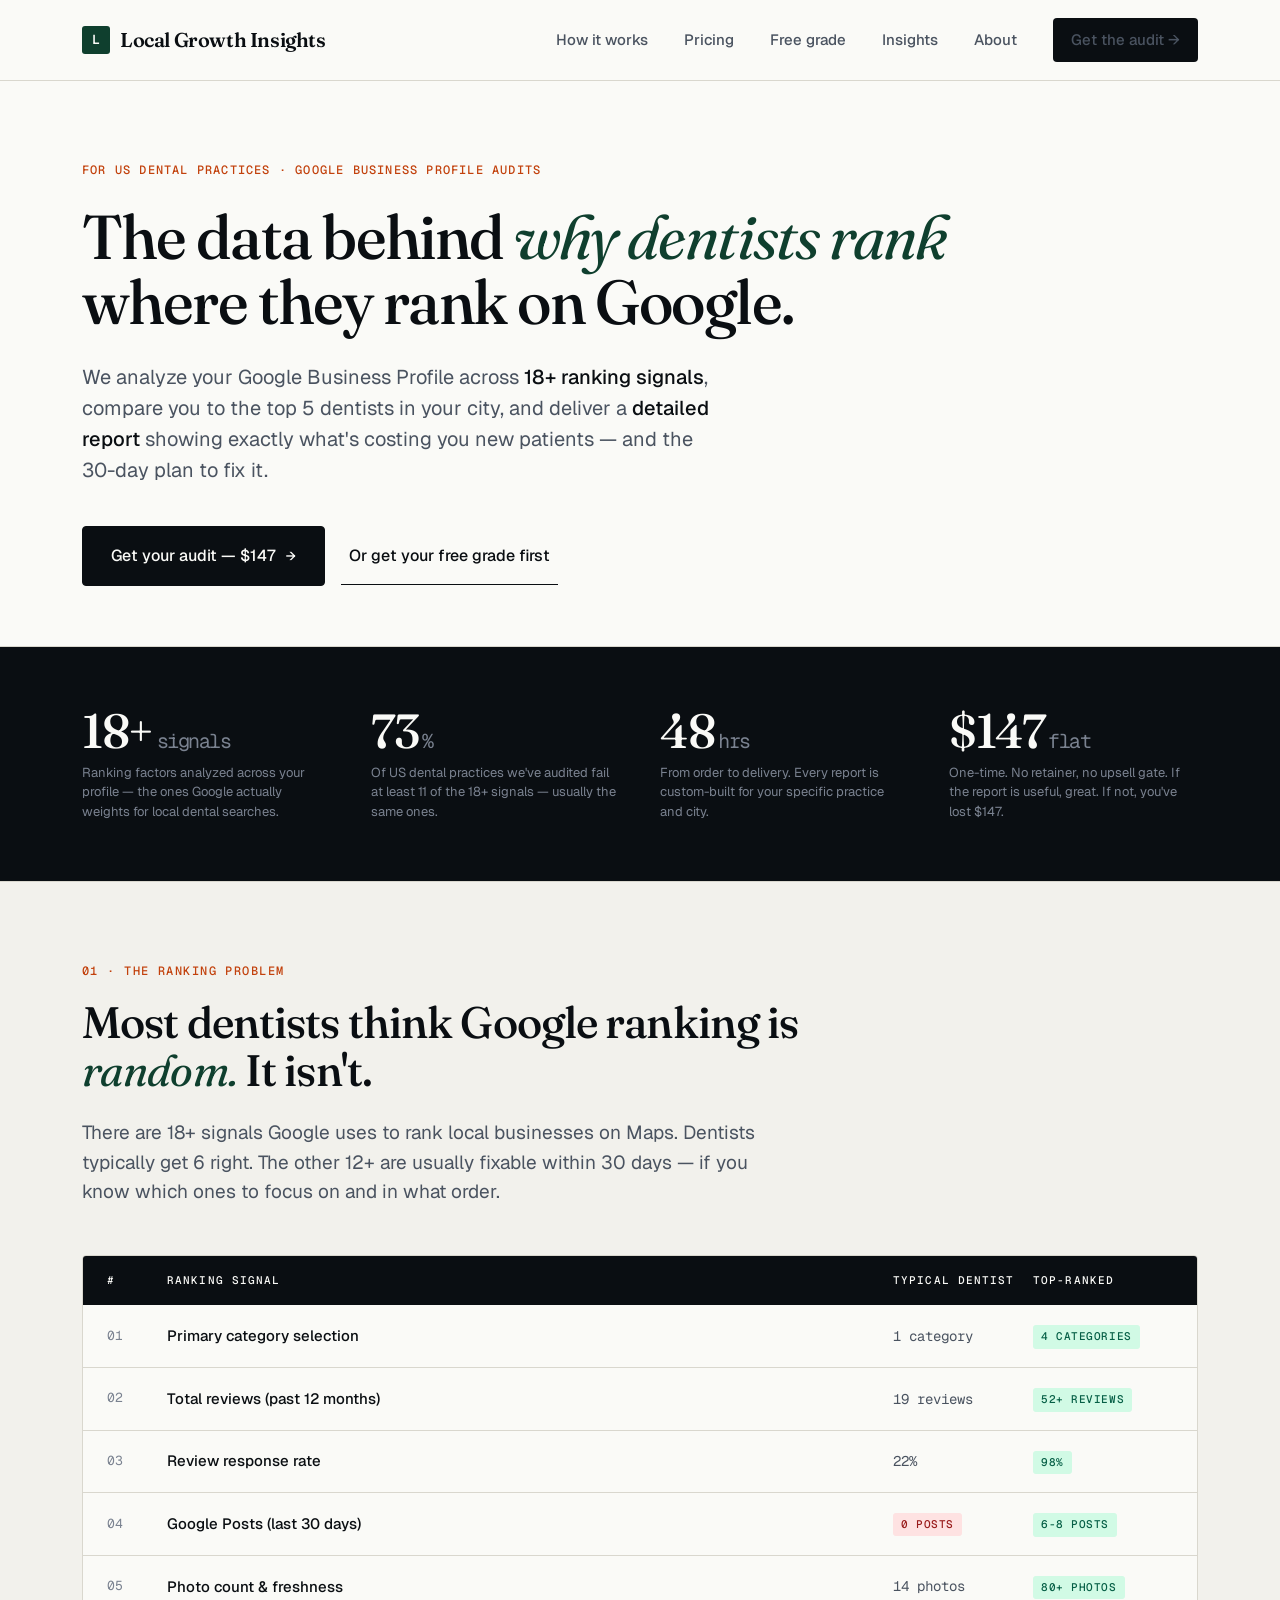
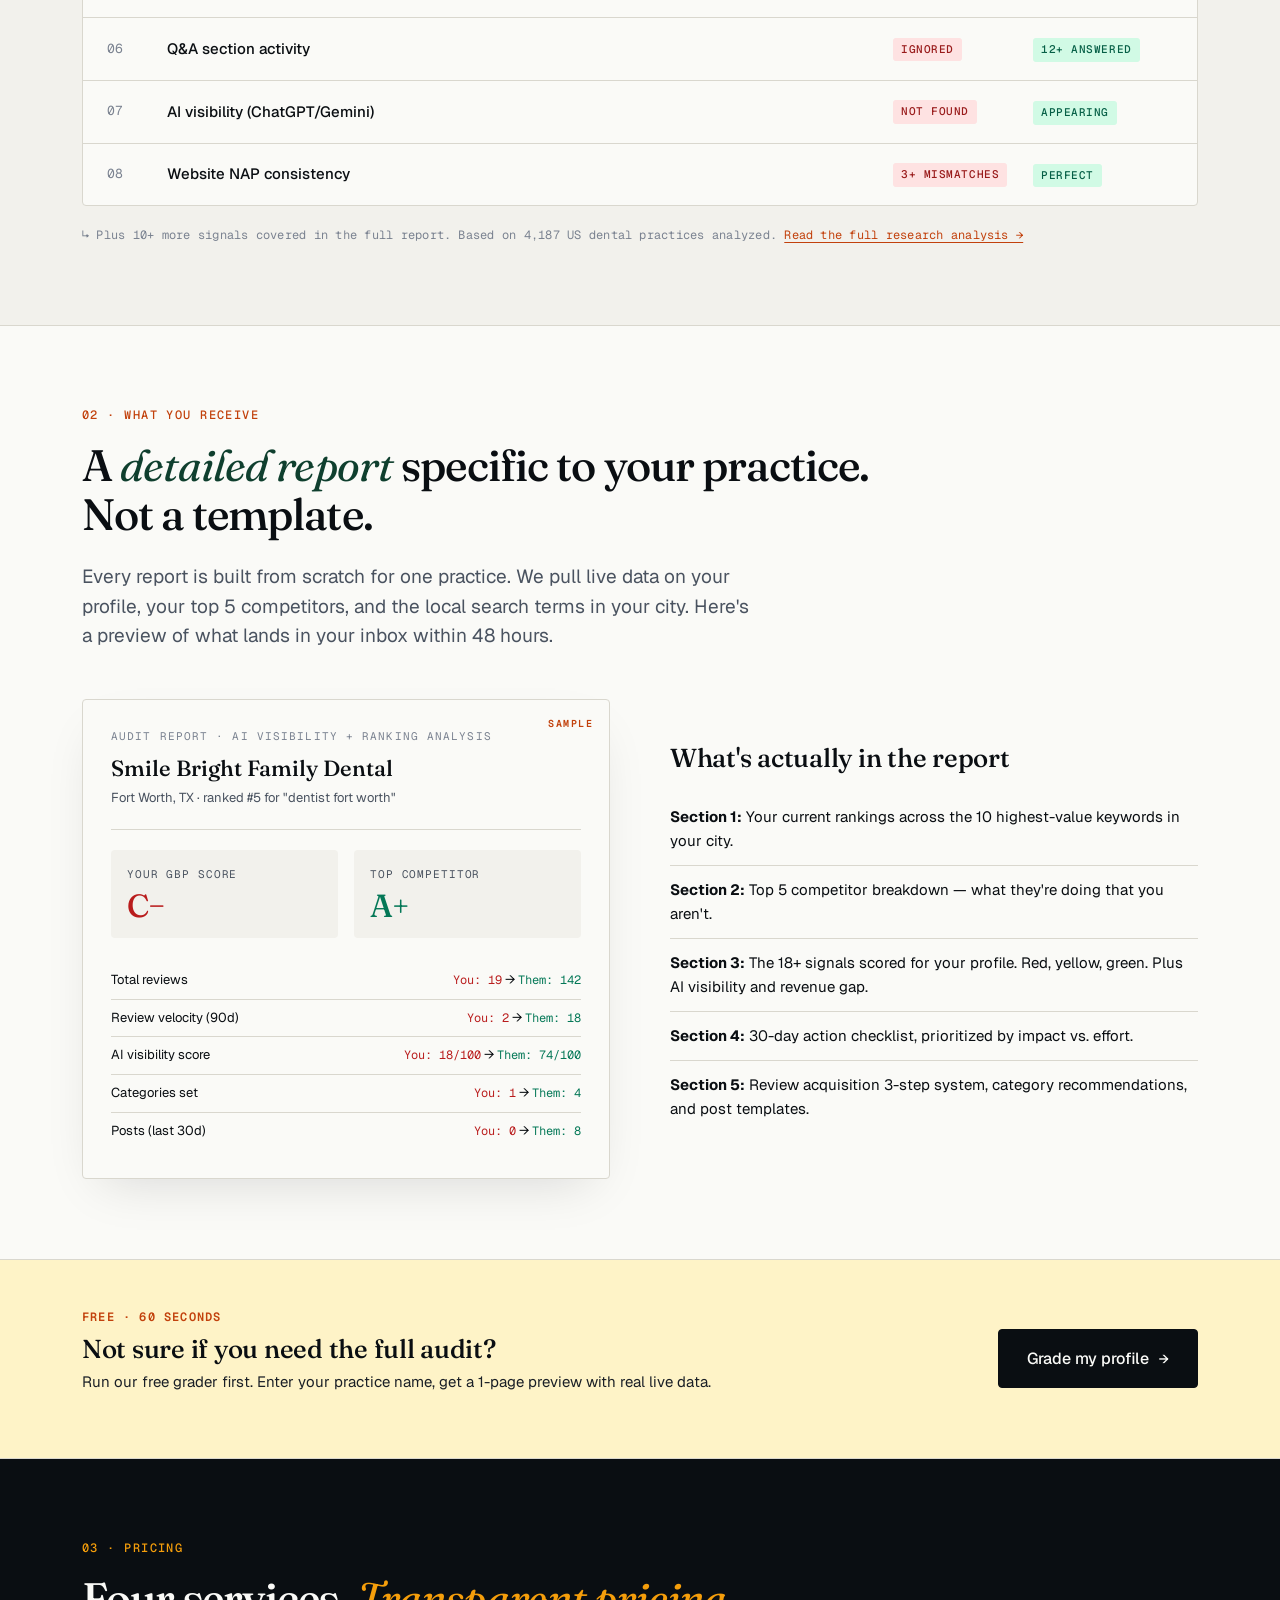
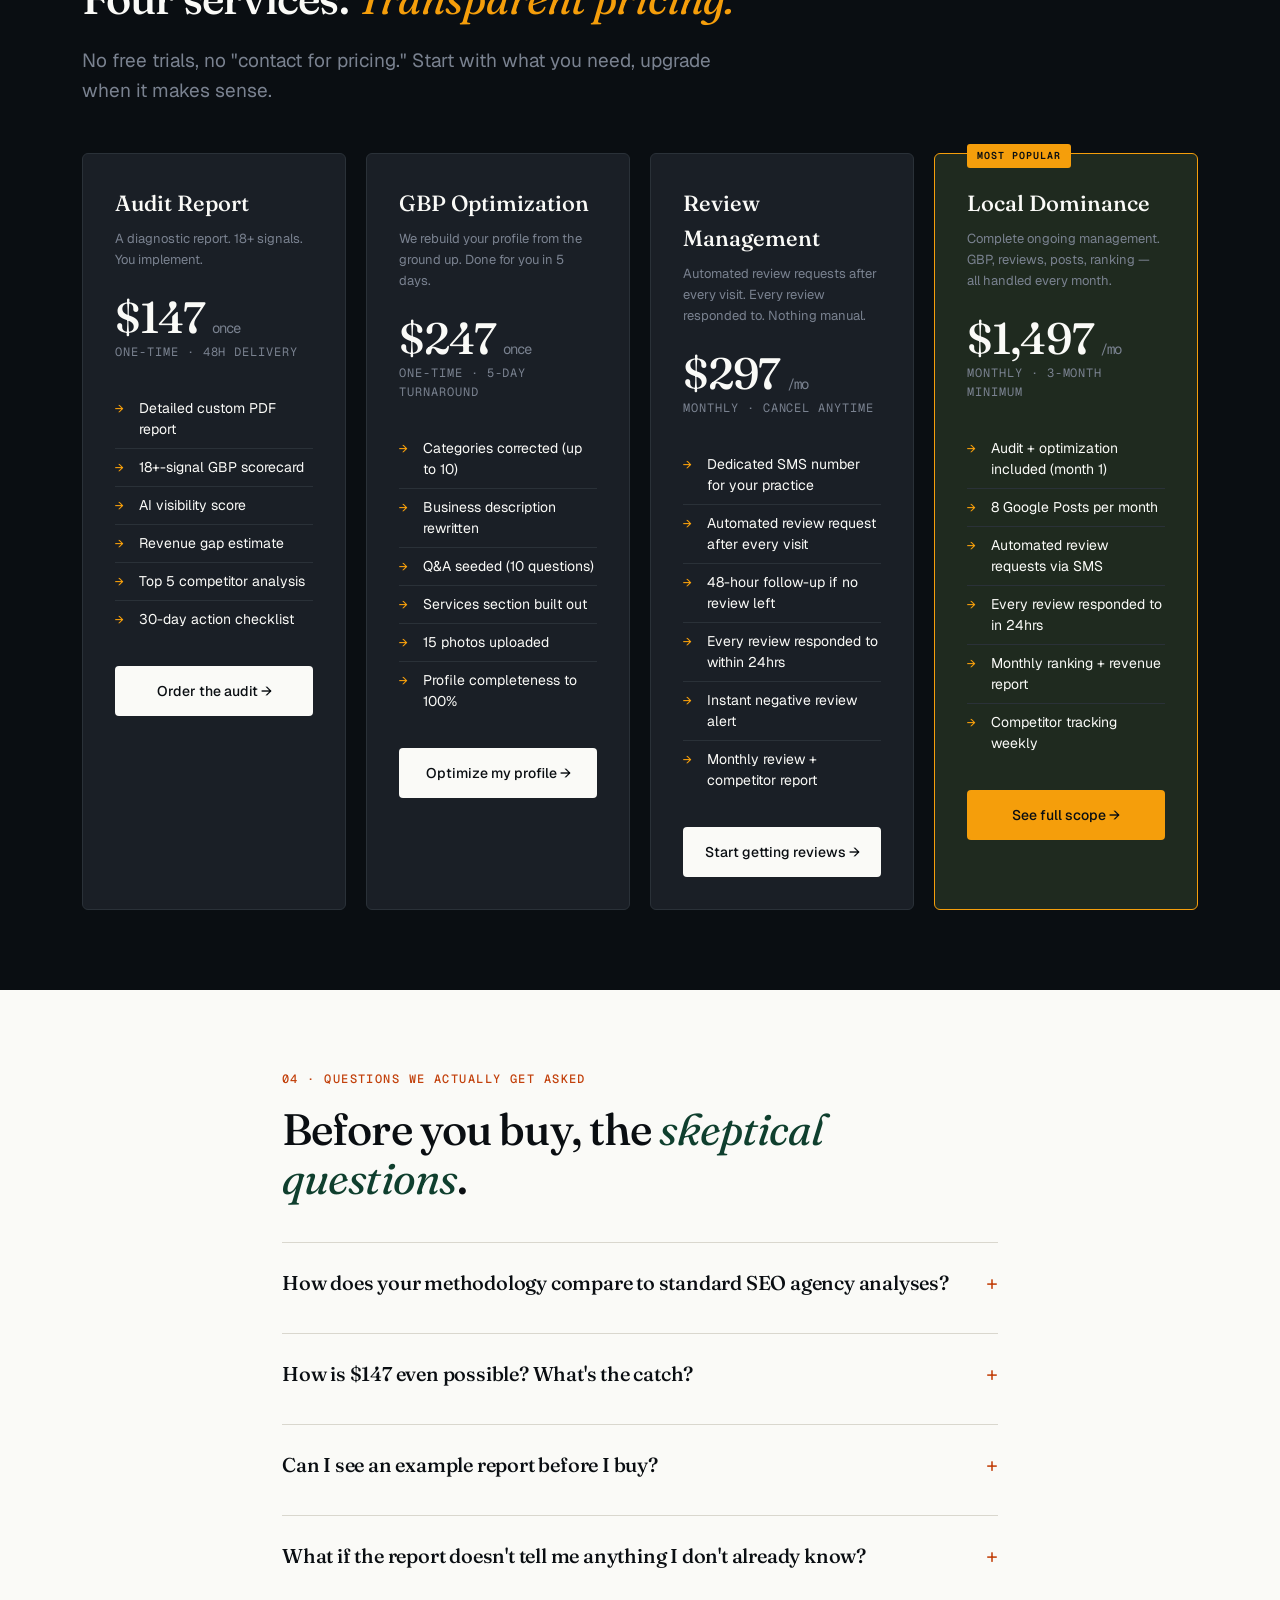
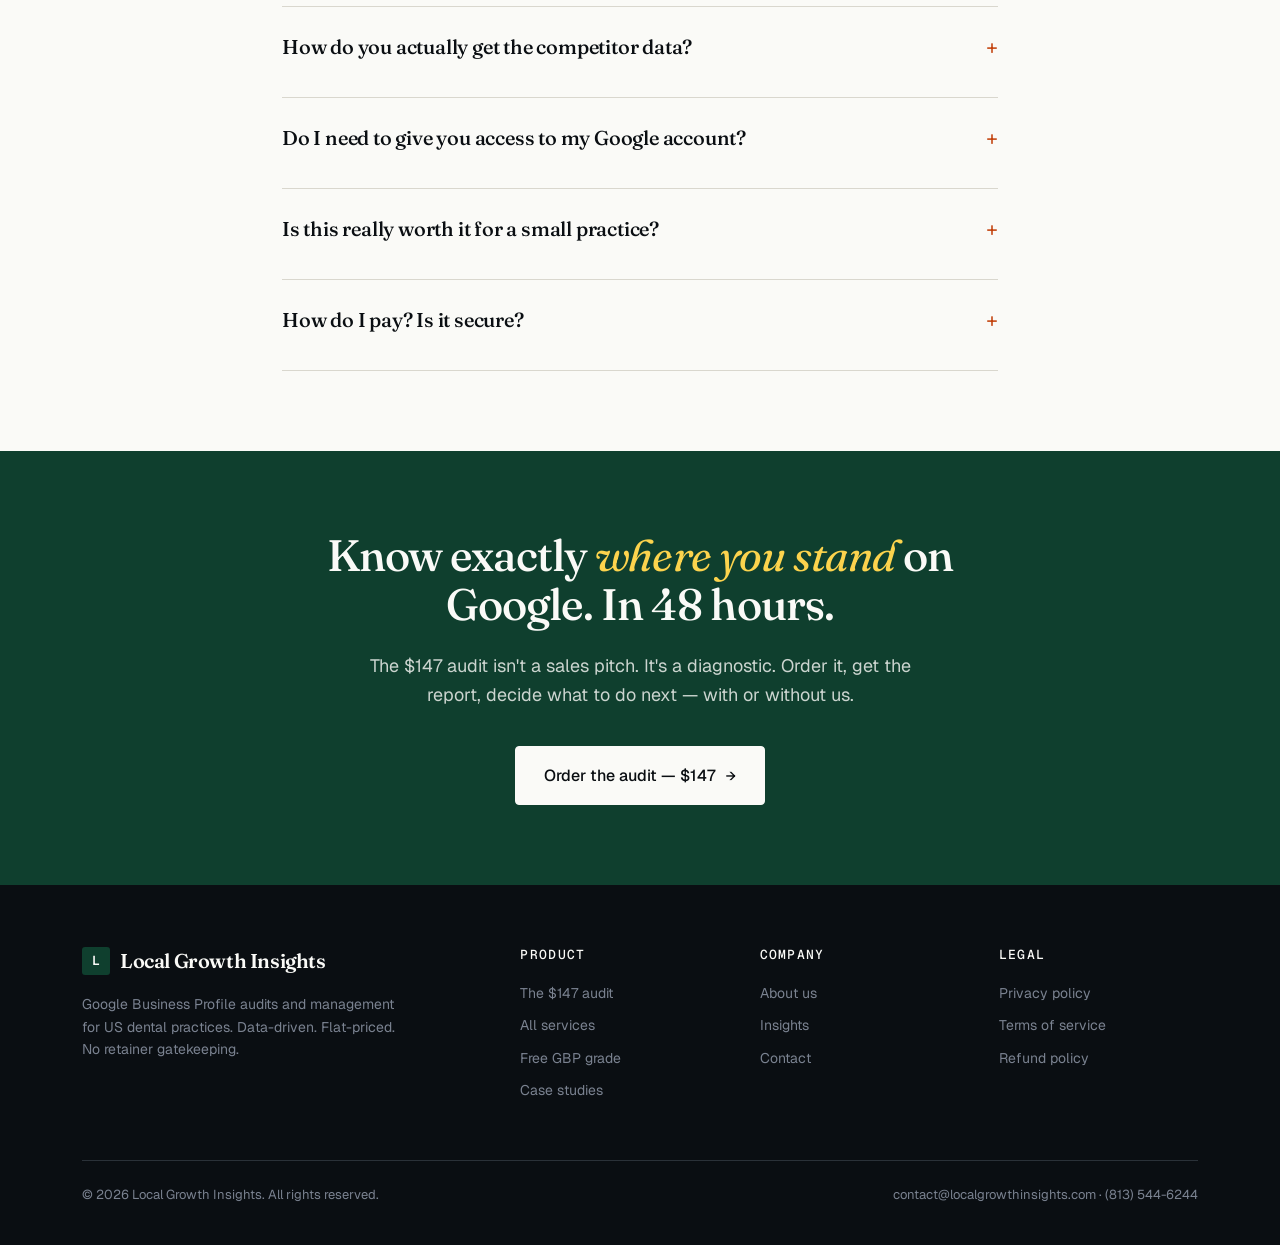
==== commit d463ccb2: "Update index.html" ====
--- a/index.html
+++ b/index.html
@@ -4,866 +4,37 @@
 <meta charset="UTF-8">
 <meta name="viewport" content="width=device-width, initial-scale=1.0">
 <title>Local Growth Insights — The data behind why dentists rank where they rank</title>
-<meta name="description" content="We analyze US dental practices' Google Business Profiles and deliver a 12-page report showing exactly why you rank where you do — and the 30-day plan to fix it. $97, delivered in 48 hours.">
+<meta name="description" content="We analyze US dental practices' Google Business Profiles across 18+ ranking signals and deliver a detailed report showing exactly why you rank where you do — and the 30-day plan to fix it. $147, delivered in 48 hours.">
 <meta property="og:title" content="Local Growth Insights — GBP audits for US dental practices">
-<meta property="og:description" content="A 12-page audit of your dental practice's Google visibility. $97. Delivered in 48 hours.">
+<meta property="og:description" content="A detailed audit of your dental practice's Google visibility. $147. Delivered in 48 hours.">
 <meta property="og:type" content="website">
 <meta property="og:url" content="https://localgrowthinsights.com">
-
 <link rel="preconnect" href="https://fonts.googleapis.com">
 <link rel="preconnect" href="https://fonts.gstatic.com" crossorigin>
 <link rel="stylesheet" href="styles.css">
 <link href="https://fonts.googleapis.com/css2?family=Fraunces:opsz,wght@9..144,400;9..144,500;9..144,600;9..144,700&family=Geist:wght@300;400;500;600&family=Geist+Mono:wght@400;500&display=swap" rel="stylesheet">
-
 <style>
-:root {
-    --ink: #0A0E12;
-    --ink-2: #1A1F26;
-    --ink-3: #4A5360;
-    --ink-4: #7A8290;
-    --paper: #FAFAF7;
-    --paper-2: #F2F1EC;
-    --line: #D9D7CE;
-    --accent: #0F3F2E;
-    --accent-2: #C2410C;
-    --highlight: #FEF3C7;
-}
-
-* { box-sizing: border-box; margin: 0; padding: 0; }
-
-html { scroll-behavior: smooth; }
-
-body {
-    font-family: 'Geist', sans-serif;
-    background: var(--paper);
-    color: var(--ink);
-    font-size: 17px;
-    line-height: 1.6;
-    -webkit-font-smoothing: antialiased;
-    -moz-osx-font-smoothing: grayscale;
-}
-
-.container {
-    max-width: 1180px;
-    margin: 0 auto;
-    padding: 0 32px;
-}
-
-.container-narrow {
-    max-width: 780px;
-    margin: 0 auto;
-    padding: 0 32px;
-}
-
-/* ======== NAVIGATION ======== */
-nav {
-    border-bottom: 1px solid var(--line);
-    background: var(--paper);
-    position: sticky;
-    top: 0;
-    z-index: 100;
-    backdrop-filter: blur(8px);
-    background: rgba(250, 250, 247, 0.95);
-}
-
-.nav-inner {
-    display: flex;
-    justify-content: space-between;
-    align-items: center;
-    padding: 18px 32px;
-    max-width: 1180px;
-    margin: 0 auto;
-}
-
-.logo {
-    font-family: 'Fraunces', serif;
-    font-size: 20px;
-    font-weight: 600;
-    letter-spacing: -0.02em;
-    color: var(--ink);
-    text-decoration: none;
-    display: flex;
-    align-items: center;
-    gap: 10px;
-}
-
-.logo-mark {
-    width: 28px;
-    height: 28px;
-    background: var(--accent);
-    border-radius: 3px;
-    display: flex;
-    align-items: center;
-    justify-content: center;
-    color: var(--paper);
-    font-family: 'Geist Mono', monospace;
-    font-size: 13px;
-    font-weight: 600;
-}
-
-.nav-links {
-    display: flex;
-    gap: 36px;
-    align-items: center;
-}
-
-.nav-links a {
-    color: var(--ink-3);
-    text-decoration: none;
-    font-size: 15px;
-    font-weight: 500;
-    transition: color 0.15s;
-}
-
-.nav-links a:hover { color: var(--ink); }
-
-.nav-cta {
-    background: var(--ink);
-    color: var(--paper);
-    padding: 10px 18px;
-    border-radius: 4px;
-    font-weight: 500;
-    font-size: 14px;
-    transition: background 0.15s;
-}
-
-.nav-cta:hover {
-    background: var(--ink-2);
-    color: var(--paper) !important;
-}
-
-@media (max-width: 768px) {
-    .nav-links a:not(.nav-cta) { display: none; }
-}
-
-/* ======== HERO ======== */
-.hero {
-    padding: 80px 0 60px;
-    border-bottom: 1px solid var(--line);
-}
-
-.eyebrow {
-    font-family: 'Geist Mono', monospace;
-    font-size: 12px;
-    color: var(--accent-2);
-    text-transform: uppercase;
-    letter-spacing: 0.1em;
-    margin-bottom: 24px;
-    font-weight: 500;
-}
-
-h1 {
-    font-family: 'Fraunces', serif;
-    font-size: clamp(38px, 5vw, 62px);
-    line-height: 1.05;
-    letter-spacing: -0.025em;
-    font-weight: 500;
-    margin-bottom: 28px;
-    max-width: 900px;
-}
-
-h1 em {
-    font-style: italic;
-    color: var(--accent);
-    font-weight: 400;
-}
-
-.hero-sub {
-    font-size: 20px;
-    line-height: 1.55;
-    color: var(--ink-3);
-    max-width: 640px;
-    margin-bottom: 40px;
-}
-
-.hero-sub strong { color: var(--ink); font-weight: 500; }
-
-.cta-row {
-    display: flex;
-    gap: 16px;
-    flex-wrap: wrap;
-    align-items: center;
-}
-
-.btn-primary {
-    background: var(--ink);
-    color: var(--paper);
-    padding: 16px 28px;
-    border-radius: 4px;
-    font-weight: 500;
-    font-size: 16px;
-    text-decoration: none;
-    display: inline-flex;
-    align-items: center;
-    gap: 10px;
-    transition: transform 0.15s, background 0.15s;
-    border: 1px solid var(--ink);
-}
-
-.btn-primary:hover {
-    background: var(--accent);
-    border-color: var(--accent);
-    transform: translateY(-1px);
-}
-
-.btn-primary .arrow {
-    transition: transform 0.2s;
-    font-family: 'Geist Mono', monospace;
-}
-.btn-primary:hover .arrow { transform: translateX(3px); }
-
-.btn-secondary {
-    color: var(--ink);
-    padding: 16px 8px;
-    font-weight: 500;
-    font-size: 16px;
-    text-decoration: none;
-    border-bottom: 1px solid var(--ink);
-    transition: border-color 0.15s;
-}
-.btn-secondary:hover { border-color: var(--accent-2); color: var(--accent-2); }
-
-/* ======== DATA STRIP ======== */
-.data-strip {
-    background: var(--ink);
-    color: var(--paper);
-    padding: 60px 0;
-}
-
-.data-strip-inner {
-    display: grid;
-    grid-template-columns: repeat(4, 1fr);
-    gap: 40px;
-}
-
-.data-stat .num {
-    font-family: 'Fraunces', serif;
-    font-size: 48px;
-    line-height: 1;
-    letter-spacing: -0.03em;
-    font-weight: 500;
-    margin-bottom: 8px;
-    color: var(--paper);
-}
-
-.data-stat .num em {
-    font-family: 'Geist Mono', monospace;
-    font-size: 20px;
-    font-weight: 400;
-    font-style: normal;
-    color: var(--ink-4);
-    margin-left: 4px;
-}
-
-.data-stat .label {
-    font-size: 13px;
-    color: var(--ink-4);
-    line-height: 1.5;
-}
-
-@media (max-width: 768px) {
-    .data-strip-inner { grid-template-columns: 1fr 1fr; gap: 32px; }
-    .data-stat .num { font-size: 36px; }
-}
-
-/* ======== SECTION DEFAULTS ======== */
-section { padding: 80px 0; }
-section.tight { padding: 60px 0; }
-
-.section-label {
-    font-family: 'Geist Mono', monospace;
-    font-size: 12px;
-    color: var(--accent-2);
-    text-transform: uppercase;
-    letter-spacing: 0.12em;
-    margin-bottom: 16px;
-    font-weight: 500;
-}
-
-h2 {
-    font-family: 'Fraunces', serif;
-    font-size: clamp(30px, 4vw, 44px);
-    line-height: 1.1;
-    letter-spacing: -0.02em;
-    font-weight: 500;
-    margin-bottom: 24px;
-    max-width: 800px;
-}
-
-h2 em {
-    font-style: italic;
-    color: var(--accent);
-    font-weight: 400;
-}
-
-.lead {
-    font-size: 19px;
-    line-height: 1.55;
-    color: var(--ink-3);
-    max-width: 680px;
-    margin-bottom: 48px;
-}
-
-/* ======== PROBLEM SECTION WITH DATA TABLE ======== */
-.problem {
-    background: var(--paper-2);
-    border-top: 1px solid var(--line);
-    border-bottom: 1px solid var(--line);
-}
-
-.signal-table {
-    background: var(--paper);
-    border: 1px solid var(--line);
-    border-radius: 4px;
-    overflow: hidden;
-    margin-top: 40px;
-}
-
-.signal-header {
-    display: grid;
-    grid-template-columns: 60px 1fr 140px 140px;
-    padding: 16px 24px;
-    background: var(--ink);
-    color: var(--paper);
-    font-family: 'Geist Mono', monospace;
-    font-size: 11px;
-    text-transform: uppercase;
-    letter-spacing: 0.1em;
-    font-weight: 500;
-}
-
-.signal-row {
-    display: grid;
-    grid-template-columns: 60px 1fr 140px 140px;
-    padding: 18px 24px;
-    border-bottom: 1px solid var(--line);
-    font-size: 15px;
-    align-items: center;
-}
-
-.signal-row:last-child { border-bottom: none; }
-
-.signal-row .num {
-    font-family: 'Geist Mono', monospace;
-    color: var(--ink-4);
-    font-size: 13px;
-}
-
-.signal-row .name { color: var(--ink); font-weight: 500; }
-
-.signal-row .avg {
-    font-family: 'Geist Mono', monospace;
-    color: var(--ink-3);
-    font-size: 14px;
-}
-
-.badge {
-    display: inline-block;
-    padding: 3px 8px;
-    border-radius: 3px;
-    font-family: 'Geist Mono', monospace;
-    font-size: 11px;
-    font-weight: 500;
-    text-transform: uppercase;
-    letter-spacing: 0.05em;
-}
-
-.badge-fail {
-    background: #FEE2E2;
-    color: #991B1B;
-}
-
-.badge-pass {
-    background: #D1FAE5;
-    color: #065F46;
-}
-
-.signal-footnote {
-    margin-top: 20px;
-    font-family: 'Geist Mono', monospace;
-    font-size: 12px;
-    color: var(--ink-4);
-    letter-spacing: 0.02em;
-}
-
-@media (max-width: 768px) {
-    .signal-header { display: none; }
-    .signal-row {
-        grid-template-columns: 1fr;
-        gap: 6px;
-        padding: 16px;
-    }
-    .signal-row .num { font-size: 12px; }
-}
-
-/* ======== REPORT PREVIEW ======== */
-.report-preview {
-    display: grid;
-    grid-template-columns: 1fr 1fr;
-    gap: 60px;
-    align-items: center;
-}
-
-@media (max-width: 900px) {
-    .report-preview { grid-template-columns: 1fr; gap: 40px; }
-}
-
-.report-mock {
-    background: var(--paper);
-    border: 1px solid var(--line);
-    border-radius: 4px;
-    padding: 28px;
-    box-shadow: 0 20px 50px -20px rgba(10, 14, 18, 0.15);
-    position: relative;
-}
-
-.report-mock::before {
-    content: 'SAMPLE';
-    position: absolute;
-    top: 16px;
-    right: 16px;
-    font-family: 'Geist Mono', monospace;
-    font-size: 10px;
-    color: var(--accent-2);
-    letter-spacing: 0.15em;
-    font-weight: 600;
-}
-
-.report-mock-header {
-    border-bottom: 1px solid var(--line);
-    padding-bottom: 20px;
-    margin-bottom: 20px;
-}
-
-.report-mock-header .label {
-    font-family: 'Geist Mono', monospace;
-    font-size: 11px;
-    text-transform: uppercase;
-    letter-spacing: 0.1em;
-    color: var(--ink-4);
-    margin-bottom: 6px;
-}
-
-.report-mock-header .practice {
-    font-family: 'Fraunces', serif;
-    font-size: 22px;
-    font-weight: 500;
-    color: var(--ink);
-}
-
-.report-mock-header .city {
-    font-size: 13px;
-    color: var(--ink-3);
-    margin-top: 2px;
-}
-
-.score-grid {
-    display: grid;
-    grid-template-columns: 1fr 1fr;
-    gap: 16px;
-    margin-bottom: 24px;
-}
-
-.score-box {
-    background: var(--paper-2);
-    padding: 16px;
-    border-radius: 4px;
-}
-
-.score-box .lbl {
-    font-size: 11px;
-    color: var(--ink-3);
-    text-transform: uppercase;
-    letter-spacing: 0.08em;
-    margin-bottom: 6px;
-    font-family: 'Geist Mono', monospace;
-}
-
-.score-box .val {
-    font-family: 'Fraunces', serif;
-    font-size: 32px;
-    line-height: 1;
-    font-weight: 500;
-    letter-spacing: -0.02em;
-}
-
-.score-box.bad .val { color: #B91C1C; }
-.score-box.good .val { color: #047857; }
-
-.gap-list { font-size: 13px; }
-
-.gap-list .item {
-    display: flex;
-    justify-content: space-between;
-    padding: 8px 0;
-    border-bottom: 1px solid var(--line);
-}
-
-.gap-list .item:last-child { border-bottom: none; }
-
-.gap-list .item .you {
-    font-family: 'Geist Mono', monospace;
-    color: #B91C1C;
-    font-size: 12px;
-}
-
-.gap-list .item .them {
-    font-family: 'Geist Mono', monospace;
-    color: #047857;
-    font-size: 12px;
-}
-
-/* ======== PRICING ======== */
-.pricing {
-    background: var(--ink);
-    color: var(--paper);
-}
-
-.pricing .section-label { color: #F59E0B; }
-
-.pricing h2 { color: var(--paper); }
-.pricing h2 em { color: #F59E0B; }
-
-.pricing .lead { color: var(--ink-4); }
-
-.tier-grid {
-    display: grid;
-    grid-template-columns: repeat(3, 1fr);
-    gap: 24px;
-    margin-top: 40px;
-}
-
-@media (max-width: 900px) { .tier-grid { grid-template-columns: 1fr; } }
-
-.tier {
-    background: var(--ink-2);
-    border: 1px solid #2A3138;
-    border-radius: 6px;
-    padding: 32px;
-    position: relative;
-    transition: transform 0.2s, border-color 0.2s;
-}
-
-.tier:hover {
-    transform: translateY(-2px);
-    border-color: #F59E0B;
-}
-
-.tier.featured {
-    border-color: #F59E0B;
-    background: #1F2A1F;
-}
-
-.tier.featured::before {
-    content: 'MOST POPULAR';
-    position: absolute;
-    top: -10px;
-    left: 32px;
-    background: #F59E0B;
-    color: var(--ink);
-    font-family: 'Geist Mono', monospace;
-    font-size: 10px;
-    letter-spacing: 0.1em;
-    padding: 4px 10px;
-    border-radius: 3px;
-    font-weight: 600;
-}
-
-.tier-name {
-    font-family: 'Fraunces', serif;
-    font-size: 22px;
-    font-weight: 500;
-    color: var(--paper);
-    margin-bottom: 8px;
-}
-
-.tier-desc {
-    font-size: 13px;
-    color: var(--ink-4);
-    margin-bottom: 24px;
-    min-height: 40px;
-}
-
-.tier-price {
-    font-family: 'Fraunces', serif;
-    font-size: 44px;
-    line-height: 1;
-    color: var(--paper);
-    font-weight: 500;
-    margin-bottom: 4px;
-    letter-spacing: -0.02em;
-}
-
-.tier-price .unit {
-    font-family: 'Geist Mono', monospace;
-    font-size: 14px;
-    color: var(--ink-4);
-    font-weight: 400;
-}
-
-.tier-billing {
-    font-size: 12px;
-    color: var(--ink-4);
-    font-family: 'Geist Mono', monospace;
-    text-transform: uppercase;
-    letter-spacing: 0.08em;
-    margin-bottom: 28px;
-}
-
-.tier-features { list-style: none; margin-bottom: 28px; }
-
-.tier-features li {
-    font-size: 14px;
-    color: var(--paper);
-    padding: 8px 0;
-    padding-left: 24px;
-    position: relative;
-    line-height: 1.5;
-    border-bottom: 1px solid #2A3138;
-}
-
-.tier-features li:last-child { border-bottom: none; }
-
-.tier-features li::before {
-    content: '→';
-    position: absolute;
-    left: 0;
-    color: #F59E0B;
-    font-family: 'Geist Mono', monospace;
-}
-
-.tier-cta {
-    display: block;
-    background: var(--paper);
-    color: var(--ink);
-    padding: 14px 20px;
-    border-radius: 4px;
-    font-weight: 500;
-    font-size: 14px;
-    text-decoration: none;
-    text-align: center;
-    transition: background 0.15s;
-}
-
-.tier.featured .tier-cta { background: #F59E0B; }
-.tier-cta:hover { background: var(--accent-2); color: var(--paper); }
-
-/* ======== GRADE TOOL PROMO ======== */
-.grade-promo {
-    background: var(--highlight);
-    border-top: 1px solid var(--line);
-    border-bottom: 1px solid var(--line);
-    padding: 48px 0;
-}
-
-.grade-promo-inner {
-    display: flex;
-    justify-content: space-between;
-    align-items: center;
-    gap: 32px;
-    flex-wrap: wrap;
-}
-
-.grade-promo h3 {
-    font-family: 'Fraunces', serif;
-    font-size: 26px;
-    font-weight: 500;
-    letter-spacing: -0.01em;
-    margin-bottom: 6px;
-}
-
-.grade-promo p {
-    font-size: 15px;
-    color: var(--ink-2);
-}
-
-.grade-promo .free {
-    font-family: 'Geist Mono', monospace;
-    font-size: 12px;
-    color: var(--accent-2);
-    letter-spacing: 0.1em;
-    font-weight: 600;
-    text-transform: uppercase;
-    margin-bottom: 8px;
-}
-
-/* ======== FAQ ======== */
-.faq-list {
-    border-top: 1px solid var(--line);
-    margin-top: 40px;
-}
-
-.faq-item {
-    border-bottom: 1px solid var(--line);
-    padding: 24px 0;
-}
-
-.faq-q {
-    font-family: 'Fraunces', serif;
-    font-size: 20px;
-    font-weight: 500;
-    color: var(--ink);
-    margin-bottom: 10px;
-    letter-spacing: -0.01em;
-    cursor: pointer;
-    display: flex;
-    justify-content: space-between;
-    align-items: flex-start;
-    gap: 24px;
-}
-
-.faq-q::after {
-    content: '+';
-    font-family: 'Geist Mono', monospace;
-    font-size: 20px;
-    color: var(--accent-2);
-    font-weight: 400;
-    flex-shrink: 0;
-    transition: transform 0.2s;
-}
-
-.faq-item.open .faq-q::after {
-    transform: rotate(45deg);
-}
-
-.faq-a {
-    font-size: 16px;
-    color: var(--ink-3);
-    line-height: 1.6;
-    max-height: 0;
-    overflow: hidden;
-    transition: max-height 0.3s ease, padding 0.3s ease;
-}
-
-.faq-item.open .faq-a {
-    max-height: 500px;
-    padding-top: 8px;
-}
-
-/* ======== FINAL CTA ======== */
-.final-cta {
-    background: var(--accent);
-    color: var(--paper);
-    padding: 80px 0;
-    text-align: center;
-}
-
-.final-cta h2 {
-    color: var(--paper);
-    max-width: 720px;
-    margin: 0 auto 24px;
-}
-
-.final-cta h2 em { color: #FCD34D; }
-
-.final-cta p {
-    font-size: 18px;
-    color: rgba(250, 250, 247, 0.8);
-    margin-bottom: 36px;
-    max-width: 560px;
-    margin-left: auto;
-    margin-right: auto;
-}
-
-.final-cta .btn-primary {
-    background: var(--paper);
-    color: var(--ink);
-    border-color: var(--paper);
-}
-.final-cta .btn-primary:hover {
-    background: #FCD34D;
-    border-color: #FCD34D;
-    color: var(--ink);
-}
-
-/* ======== FOOTER ======== */
-footer {
-    background: var(--ink);
-    color: var(--ink-4);
-    padding: 60px 0 40px;
-    font-size: 14px;
-}
-
-.footer-grid {
-    display: grid;
-    grid-template-columns: 2fr 1fr 1fr 1fr;
-    gap: 40px;
-    margin-bottom: 48px;
-}
-
-@media (max-width: 768px) { .footer-grid { grid-template-columns: 1fr 1fr; } }
-
-.footer-brand .logo {
-    color: var(--paper);
-    margin-bottom: 16px;
-}
-
-.footer-brand p {
-    color: var(--ink-4);
-    max-width: 320px;
-    font-size: 14px;
-    line-height: 1.6;
-}
-
-.footer-col h4 {
-    color: var(--paper);
-    font-size: 13px;
-    font-family: 'Geist Mono', monospace;
-    text-transform: uppercase;
-    letter-spacing: 0.1em;
-    font-weight: 500;
-    margin-bottom: 16px;
-}
-
-.footer-col ul { list-style: none; }
-
-.footer-col li {
-    margin-bottom: 10px;
-}
-
-.footer-col a {
-    color: var(--ink-4);
-    text-decoration: none;
-    transition: color 0.15s;
-}
-
-.footer-col a:hover { color: var(--paper); }
-
-.footer-bottom {
-    border-top: 1px solid #2A3138;
-    padding-top: 24px;
-    display: flex;
-    justify-content: space-between;
-    flex-wrap: wrap;
-    gap: 16px;
-    font-size: 13px;
-}
-
-.footer-bottom a { color: var(--ink-4); text-decoration: none; }
-.footer-bottom a:hover { color: var(--paper); }
-
-/* ======== ANIMATIONS ======== */
-@keyframes fadeInUp {
-    from { opacity: 0; transform: translateY(20px); }
-    to { opacity: 1; transform: translateY(0); }
-}
-
-.hero .eyebrow { animation: fadeInUp 0.6s ease 0.1s backwards; }
-.hero h1 { animation: fadeInUp 0.6s ease 0.2s backwards; }
-.hero .hero-sub { animation: fadeInUp 0.6s ease 0.3s backwards; }
-.hero .cta-row { animation: fadeInUp 0.6s ease 0.4s backwards; }
-
+:root{--ink:#0A0E12;--ink-2:#1A1F26;--ink-3:#4A5360;--ink-4:#7A8290;--paper:#FAFAF7;--paper-2:#F2F1EC;--line:#D9D7CE;--accent:#0F3F2E;--accent-2:#C2410C;--highlight:#FEF3C7}
+*{box-sizing:border-box;margin:0;padding:0}html{scroll-behavior:smooth}body{font-family:'Geist',sans-serif;background:var(--paper);color:var(--ink);font-size:17px;line-height:1.6;-webkit-font-smoothing:antialiased;-moz-osx-font-smoothing:grayscale}.container{max-width:1180px;margin:0 auto;padding:0 32px}.container-narrow{max-width:780px;margin:0 auto;padding:0 32px}
+nav{border-bottom:1px solid var(--line);background:var(--paper);position:sticky;top:0;z-index:100;backdrop-filter:blur(8px);background:rgba(250,250,247,0.95)}.nav-inner{display:flex;justify-content:space-between;align-items:center;padding:18px 32px;max-width:1180px;margin:0 auto}.logo{font-family:'Fraunces',serif;font-size:20px;font-weight:600;letter-spacing:-0.02em;color:var(--ink);text-decoration:none;display:flex;align-items:center;gap:10px}.logo-mark{width:28px;height:28px;background:var(--accent);border-radius:3px;display:flex;align-items:center;justify-content:center;color:var(--paper);font-family:'Geist Mono',monospace;font-size:13px;font-weight:600}.nav-links{display:flex;gap:36px;align-items:center}.nav-links a{color:var(--ink-3);text-decoration:none;font-size:15px;font-weight:500;transition:color 0.15s}.nav-links a:hover{color:var(--ink)}.nav-cta{background:var(--ink);color:var(--paper);padding:10px 18px;border-radius:4px;font-weight:500;font-size:14px;transition:background 0.15s}.nav-cta:hover{background:var(--ink-2);color:var(--paper)!important}@media(max-width:768px){.nav-links a:not(.nav-cta){display:none}}
+.hero{padding:80px 0 60px;border-bottom:1px solid var(--line)}.eyebrow{font-family:'Geist Mono',monospace;font-size:12px;color:var(--accent-2);text-transform:uppercase;letter-spacing:0.1em;margin-bottom:24px;font-weight:500}h1{font-family:'Fraunces',serif;font-size:clamp(38px,5vw,62px);line-height:1.05;letter-spacing:-0.025em;font-weight:500;margin-bottom:28px;max-width:900px}h1 em{font-style:italic;color:var(--accent);font-weight:400}.hero-sub{font-size:20px;line-height:1.55;color:var(--ink-3);max-width:640px;margin-bottom:40px}.hero-sub strong{color:var(--ink)}.cta-row{display:flex;gap:16px;flex-wrap:wrap;align-items:center}.btn-primary{background:var(--ink);color:var(--paper);padding:16px 28px;border-radius:4px;font-weight:500;font-size:16px;text-decoration:none;display:inline-flex;align-items:center;gap:10px;transition:transform 0.15s,background 0.15s;border:1px solid var(--ink)}.btn-primary:hover{background:var(--accent);border-color:var(--accent);transform:translateY(-1px)}.btn-primary .arrow{transition:transform 0.2s;font-family:'Geist Mono',monospace}.btn-primary:hover .arrow{transform:translateX(3px)}.btn-secondary{color:var(--ink);padding:16px 8px;font-weight:500;font-size:16px;text-decoration:none;border-bottom:1px solid var(--ink);transition:border-color 0.15s}.btn-secondary:hover{border-color:var(--accent-2);color:var(--accent-2)}
+.data-strip{background:var(--ink);color:var(--paper);padding:60px 0}.data-strip-inner{display:grid;grid-template-columns:repeat(4,1fr);gap:40px}.data-stat .num{font-family:'Fraunces',serif;font-size:48px;line-height:1;letter-spacing:-0.03em;font-weight:500;margin-bottom:8px;color:var(--paper)}.data-stat .num em{font-family:'Geist Mono',monospace;font-size:20px;font-weight:400;font-style:normal;color:var(--ink-4);margin-left:4px}.data-stat .label{font-size:13px;color:var(--ink-4);line-height:1.5}@media(max-width:768px){.data-strip-inner{grid-template-columns:1fr 1fr;gap:32px}.data-stat .num{font-size:36px}}
+section{padding:80px 0}section.tight{padding:60px 0}.section-label{font-family:'Geist Mono',monospace;font-size:12px;color:var(--accent-2);text-transform:uppercase;letter-spacing:0.12em;margin-bottom:16px;font-weight:500}h2{font-family:'Fraunces',serif;font-size:clamp(30px,4vw,44px);line-height:1.1;letter-spacing:-0.02em;font-weight:500;margin-bottom:24px;max-width:800px}h2 em{font-style:italic;color:var(--accent);font-weight:400}.lead{font-size:19px;line-height:1.55;color:var(--ink-3);max-width:680px;margin-bottom:48px}
+.problem{background:var(--paper-2);border-top:1px solid var(--line);border-bottom:1px solid var(--line)}.signal-table{background:var(--paper);border:1px solid var(--line);border-radius:4px;overflow:hidden;margin-top:40px}.signal-header{display:grid;grid-template-columns:60px 1fr 140px 140px;padding:16px 24px;background:var(--ink);color:var(--paper);font-family:'Geist Mono',monospace;font-size:11px;text-transform:uppercase;letter-spacing:0.1em;font-weight:500}.signal-row{display:grid;grid-template-columns:60px 1fr 140px 140px;padding:18px 24px;border-bottom:1px solid var(--line);font-size:15px;align-items:center}.signal-row:last-child{border-bottom:none}.signal-row .num{font-family:'Geist Mono',monospace;color:var(--ink-4);font-size:13px}.signal-row .name{color:var(--ink);font-weight:500}.signal-row .avg{font-family:'Geist Mono',monospace;color:var(--ink-3);font-size:14px}.badge{display:inline-block;padding:3px 8px;border-radius:3px;font-family:'Geist Mono',monospace;font-size:11px;font-weight:500;text-transform:uppercase;letter-spacing:0.05em}.badge-fail{background:#FEE2E2;color:#991B1B}.badge-pass{background:#D1FAE5;color:#065F46}.signal-footnote{margin-top:20px;font-family:'Geist Mono',monospace;font-size:12px;color:var(--ink-4);letter-spacing:0.02em}@media(max-width:768px){.signal-header{display:none}.signal-row{grid-template-columns:1fr;gap:6px;padding:16px}.signal-row .num{font-size:12px}}
+.report-preview{display:grid;grid-template-columns:1fr 1fr;gap:60px;align-items:center}@media(max-width:900px){.report-preview{grid-template-columns:1fr;gap:40px}}.report-mock{background:var(--paper);border:1px solid var(--line);border-radius:4px;padding:28px;box-shadow:0 20px 50px -20px rgba(10,14,18,0.15);position:relative}.report-mock::before{content:'SAMPLE';position:absolute;top:16px;right:16px;font-family:'Geist Mono',monospace;font-size:10px;color:var(--accent-2);letter-spacing:0.15em;font-weight:600}.report-mock-header{border-bottom:1px solid var(--line);padding-bottom:20px;margin-bottom:20px}.report-mock-header .label{font-family:'Geist Mono',monospace;font-size:11px;text-transform:uppercase;letter-spacing:0.1em;color:var(--ink-4);margin-bottom:6px}.report-mock-header .practice{font-family:'Fraunces',serif;font-size:22px;font-weight:500;color:var(--ink)}.report-mock-header .city{font-size:13px;color:var(--ink-3);margin-top:2px}.score-grid{display:grid;grid-template-columns:1fr 1fr;gap:16px;margin-bottom:24px}.score-box{background:var(--paper-2);padding:16px;border-radius:4px}.score-box .lbl{font-size:11px;color:var(--ink-3);text-transform:uppercase;letter-spacing:0.08em;margin-bottom:6px;font-family:'Geist Mono',monospace}.score-box .val{font-family:'Fraunces',serif;font-size:32px;line-height:1;font-weight:500;letter-spacing:-0.02em}.score-box.bad .val{color:#B91C1C}.score-box.good .val{color:#047857}.gap-list{font-size:13px}.gap-list .item{display:flex;justify-content:space-between;padding:8px 0;border-bottom:1px solid var(--line)}.gap-list .item:last-child{border-bottom:none}.gap-list .item .you{font-family:'Geist Mono',monospace;color:#B91C1C;font-size:12px}.gap-list .item .them{font-family:'Geist Mono',monospace;color:#047857;font-size:12px}
+.pricing{background:var(--ink);color:var(--paper)}.pricing .section-label{color:#F59E0B}.pricing h2{color:var(--paper)}.pricing h2 em{color:#F59E0B}.pricing .lead{color:var(--ink-4)}.tier-grid{display:grid;grid-template-columns:repeat(4,1fr);gap:20px;margin-top:40px}@media(max-width:1100px){.tier-grid{grid-template-columns:repeat(2,1fr)}}@media(max-width:600px){.tier-grid{grid-template-columns:1fr}}.tier{background:var(--ink-2);border:1px solid #2A3138;border-radius:6px;padding:32px;position:relative;transition:transform 0.2s,border-color 0.2s}.tier:hover{transform:translateY(-2px);border-color:#F59E0B}.tier.featured{border-color:#F59E0B;background:#1F2A1F}.tier.featured::before{content:'MOST POPULAR';position:absolute;top:-10px;left:32px;background:#F59E0B;color:var(--ink);font-family:'Geist Mono',monospace;font-size:10px;letter-spacing:0.1em;padding:4px 10px;border-radius:3px;font-weight:600}.tier-name{font-family:'Fraunces',serif;font-size:22px;font-weight:500;color:var(--paper);margin-bottom:8px}.tier-desc{font-size:13px;color:var(--ink-4);margin-bottom:24px;min-height:40px}.tier-price{font-family:'Fraunces',serif;font-size:44px;line-height:1;color:var(--paper);font-weight:500;margin-bottom:4px;letter-spacing:-0.02em}.tier-price .unit{font-family:'Geist Mono',monospace;font-size:14px;color:var(--ink-4);font-weight:400}.tier-billing{font-size:12px;color:var(--ink-4);font-family:'Geist Mono',monospace;text-transform:uppercase;letter-spacing:0.08em;margin-bottom:28px}.tier-features{list-style:none;margin-bottom:28px}.tier-features li{font-size:14px;color:var(--paper);padding:8px 0;padding-left:24px;position:relative;line-height:1.5;border-bottom:1px solid #2A3138}.tier-features li:last-child{border-bottom:none}.tier-features li::before{content:'→';position:absolute;left:0;color:#F59E0B;font-family:'Geist Mono',monospace}.tier-cta{display:block;background:var(--paper);color:var(--ink);padding:14px 20px;border-radius:4px;font-weight:500;font-size:14px;text-decoration:none;text-align:center;transition:background 0.15s}.tier.featured .tier-cta{background:#F59E0B}.tier-cta:hover{background:var(--accent-2);color:var(--paper)}
+.grade-promo{background:var(--highlight);border-top:1px solid var(--line);border-bottom:1px solid var(--line);padding:48px 0}.grade-promo-inner{display:flex;justify-content:space-between;align-items:center;gap:32px;flex-wrap:wrap}.grade-promo h3{font-family:'Fraunces',serif;font-size:26px;font-weight:500;letter-spacing:-0.01em;margin-bottom:6px}.grade-promo p{font-size:15px;color:var(--ink-2)}.grade-promo .free{font-family:'Geist Mono',monospace;font-size:12px;color:var(--accent-2);letter-spacing:0.1em;font-weight:600;text-transform:uppercase;margin-bottom:8px}
+.faq-list{border-top:1px solid var(--line);margin-top:40px}.faq-item{border-bottom:1px solid var(--line);padding:24px 0}.faq-q{font-family:'Fraunces',serif;font-size:20px;font-weight:500;color:var(--ink);margin-bottom:10px;letter-spacing:-0.01em;cursor:pointer;display:flex;justify-content:space-between;align-items:flex-start;gap:24px}.faq-q::after{content:'+';font-family:'Geist Mono',monospace;font-size:20px;color:var(--accent-2);font-weight:400;flex-shrink:0;transition:transform 0.2s}.faq-item.open .faq-q::after{transform:rotate(45deg)}.faq-a{font-size:16px;color:var(--ink-3);line-height:1.6;max-height:0;overflow:hidden;transition:max-height 0.3s ease,padding 0.3s ease}.faq-item.open .faq-a{max-height:500px;padding-top:8px}
+.final-cta{background:var(--accent);color:var(--paper);padding:80px 0;text-align:center}.final-cta h2{color:var(--paper);max-width:720px;margin:0 auto 24px}.final-cta h2 em{color:#FCD34D}.final-cta p{font-size:18px;color:rgba(250,250,247,0.8);margin-bottom:36px;max-width:560px;margin-left:auto;margin-right:auto}.final-cta .btn-primary{background:var(--paper);color:var(--ink);border-color:var(--paper)}.final-cta .btn-primary:hover{background:#FCD34D;border-color:#FCD34D;color:var(--ink)}
+footer{background:var(--ink);color:var(--ink-4);padding:60px 0 40px;font-size:14px}.footer-grid{display:grid;grid-template-columns:2fr 1fr 1fr 1fr;gap:40px;margin-bottom:48px}@media(max-width:768px){.footer-grid{grid-template-columns:1fr 1fr}}.footer-brand .logo{color:var(--paper);margin-bottom:16px}.footer-brand p{color:var(--ink-4);max-width:320px;font-size:14px;line-height:1.6}.footer-col h4{color:var(--paper);font-size:13px;font-family:'Geist Mono',monospace;text-transform:uppercase;letter-spacing:0.1em;font-weight:500;margin-bottom:16px}.footer-col ul{list-style:none}.footer-col li{margin-bottom:10px}.footer-col a{color:var(--ink-4);text-decoration:none;transition:color 0.15s}.footer-col a:hover{color:var(--paper)}.footer-bottom{border-top:1px solid #2A3138;padding-top:24px;display:flex;justify-content:space-between;flex-wrap:wrap;gap:16px;font-size:13px}.footer-bottom a{color:var(--ink-4);text-decoration:none}.footer-bottom a:hover{color:var(--paper)}
+@keyframes fadeInUp{from{opacity:0;transform:translateY(20px)}to{opacity:1;transform:translateY(0)}}.hero .eyebrow{animation:fadeInUp 0.6s ease 0.1s backwards}.hero h1{animation:fadeInUp 0.6s ease 0.2s backwards}.hero .hero-sub{animation:fadeInUp 0.6s ease 0.3s backwards}.hero .cta-row{animation:fadeInUp 0.6s ease 0.4s backwards}
 </style>
 </head>
 <body>
 
-<!-- ============ NAV ============ -->
 <nav>
     <div class="nav-inner">
-        <a href="index.html" class="logo">
-            <div class="logo-mark">L</div>
-            Local Growth Insights
-        </a>
+        <a href="index.html" class="logo"><div class="logo-mark">L</div>Local Growth Insights</a>
         <div class="nav-links">
             <a href="#how">How it works</a>
             <a href="#pricing">Pricing</a>
@@ -875,245 +46,163 @@
     </div>
 </nav>
 
-<!-- ============ HERO ============ -->
 <header class="hero">
     <div class="container">
         <div class="eyebrow">For US dental practices · Google Business Profile audits</div>
         <h1>The data behind <em>why dentists rank</em> where they rank on Google.</h1>
-        <p class="hero-sub">
-            We analyze your Google Business Profile across <strong>14 ranking signals</strong>, compare you to the top 5 dentists in your city, and deliver a <strong>12-page report</strong> showing exactly what's costing you new patients — and the 30-day plan to fix it.
-        </p>
+        <p class="hero-sub">We analyze your Google Business Profile across <strong>18+ ranking signals</strong>, compare you to the top 5 dentists in your city, and deliver a <strong>detailed report</strong> showing exactly what's costing you new patients — and the 30-day plan to fix it.</p>
         <div class="cta-row">
-            <a href="report.html" class="btn-primary">Get your audit — $97 <span class="arrow">→</span></a>
+            <a href="report.html" class="btn-primary">Get your audit — $147 <span class="arrow">→</span></a>
             <a href="grade.html" class="btn-secondary">Or get your free grade first</a>
         </div>
     </div>
 </header>
 
-<!-- ============ DATA STRIP ============ -->
 <section class="data-strip">
     <div class="container">
         <div class="data-strip-inner">
-            <div class="data-stat">
-                <div class="num">14<em>signals</em></div>
-                <div class="label">Ranking factors analyzed across your profile — the ones Google actually weights for local dental searches.</div>
-            </div>
-            <div class="data-stat">
-                <div class="num">73<em>%</em></div>
-                <div class="label">Of US dental practices we've audited fail at least 7 of the 14 signals — usually the same ones.</div>
-            </div>
-            <div class="data-stat">
-                <div class="num">48<em>hrs</em></div>
-                <div class="label">From order to delivery. Every report is custom-built for your specific practice and city.</div>
-            </div>
-            <div class="data-stat">
-                <div class="num">$97<em>flat</em></div>
-                <div class="label">One-time. No retainer, no upsell gate. If the report is useful, great. If not, you've lost $97.</div>
-            </div>
-        </div>
-    </div>
-</section>
-
-<!-- ============ PROBLEM ============ -->
+            <div class="data-stat"><div class="num">18+<em>signals</em></div><div class="label">Ranking factors analyzed across your profile — the ones Google actually weights for local dental searches.</div></div>
+            <div class="data-stat"><div class="num">73<em>%</em></div><div class="label">Of US dental practices we've audited fail at least 11 of the 18+ signals — usually the same ones.</div></div>
+            <div class="data-stat"><div class="num">48<em>hrs</em></div><div class="label">From order to delivery. Every report is custom-built for your specific practice and city.</div></div>
+            <div class="data-stat"><div class="num">$147<em>flat</em></div><div class="label">One-time. No retainer, no upsell gate. If the report is useful, great. If not, you've lost $147.</div></div>
+        </div>
+    </div>
+</section>
+
 <section class="problem" id="how">
     <div class="container">
         <div class="section-label">01 · The ranking problem</div>
         <h2>Most dentists think Google ranking is <em>random.</em> It isn't.</h2>
-        <p class="lead">
-            There are 14 signals Google uses to rank local businesses on Maps. Dentists typically get 4 right. The other 10 are usually fixable within 30 days — if you know which ones to focus on and in what order.
-        </p>
-
+        <p class="lead">There are 18+ signals Google uses to rank local businesses on Maps. Dentists typically get 6 right. The other 12+ are usually fixable within 30 days — if you know which ones to focus on and in what order.</p>
         <div class="signal-table">
-            <div class="signal-header">
-                <div>#</div>
-                <div>Ranking signal</div>
-                <div>Typical dentist</div>
-                <div>Top-ranked</div>
-            </div>
-            <div class="signal-row">
-                <div class="num">01</div>
-                <div class="name">Primary category selection</div>
-                <div class="avg">1 category</div>
-                <div><span class="badge badge-pass">4 categories</span></div>
-            </div>
-            <div class="signal-row">
-                <div class="num">02</div>
-                <div class="name">Total reviews (past 12 months)</div>
-                <div class="avg">19 reviews</div>
-                <div><span class="badge badge-pass">52+ reviews</span></div>
-            </div>
-            <div class="signal-row">
-                <div class="num">03</div>
-                <div class="name">Review response rate</div>
-                <div class="avg">22%</div>
-                <div><span class="badge badge-pass">98%</span></div>
-            </div>
-            <div class="signal-row">
-                <div class="num">04</div>
-                <div class="name">Google Posts (last 30 days)</div>
-                <div class="avg"><span class="badge badge-fail">0 posts</span></div>
-                <div><span class="badge badge-pass">6-8 posts</span></div>
-            </div>
-            <div class="signal-row">
-                <div class="num">05</div>
-                <div class="name">Photo count &amp; freshness</div>
-                <div class="avg">14 photos</div>
-                <div><span class="badge badge-pass">80+ photos</span></div>
-            </div>
-            <div class="signal-row">
-                <div class="num">06</div>
-                <div class="name">Q&amp;A section activity</div>
-                <div class="avg"><span class="badge badge-fail">Ignored</span></div>
-                <div><span class="badge badge-pass">12+ answered</span></div>
-            </div>
-            <div class="signal-row">
-                <div class="num">07</div>
-                <div class="name">Products &amp; services listed</div>
-                <div class="avg">0-2 items</div>
-                <div><span class="badge badge-pass">15+ items</span></div>
-            </div>
-            <div class="signal-row">
-                <div class="num">08</div>
-                <div class="name">Website NAP consistency</div>
-                <div class="avg"><span class="badge badge-fail">3+ mismatches</span></div>
-                <div><span class="badge badge-pass">Perfect</span></div>
-            </div>
-        </div>
-        <div class="signal-footnote">↳ Plus 6 more signals covered in the full report. Based on 4,187 US dental practices analyzed. <a href="insights/14-signals.html" style="color: var(--accent-2); text-decoration: underline; text-underline-offset: 3px;">Read the full research analysis →</a></div>
-    </div>
-</section>
-
-<!-- ============ REPORT PREVIEW ============ -->
+            <div class="signal-header"><div>#</div><div>Ranking signal</div><div>Typical dentist</div><div>Top-ranked</div></div>
+            <div class="signal-row"><div class="num">01</div><div class="name">Primary category selection</div><div class="avg">1 category</div><div><span class="badge badge-pass">4 categories</span></div></div>
+            <div class="signal-row"><div class="num">02</div><div class="name">Total reviews (past 12 months)</div><div class="avg">19 reviews</div><div><span class="badge badge-pass">52+ reviews</span></div></div>
+            <div class="signal-row"><div class="num">03</div><div class="name">Review response rate</div><div class="avg">22%</div><div><span class="badge badge-pass">98%</span></div></div>
+            <div class="signal-row"><div class="num">04</div><div class="name">Google Posts (last 30 days)</div><div class="avg"><span class="badge badge-fail">0 posts</span></div><div><span class="badge badge-pass">6-8 posts</span></div></div>
+            <div class="signal-row"><div class="num">05</div><div class="name">Photo count &amp; freshness</div><div class="avg">14 photos</div><div><span class="badge badge-pass">80+ photos</span></div></div>
+            <div class="signal-row"><div class="num">06</div><div class="name">Q&amp;A section activity</div><div class="avg"><span class="badge badge-fail">Ignored</span></div><div><span class="badge badge-pass">12+ answered</span></div></div>
+            <div class="signal-row"><div class="num">07</div><div class="name">AI visibility (ChatGPT/Gemini)</div><div class="avg"><span class="badge badge-fail">Not found</span></div><div><span class="badge badge-pass">Appearing</span></div></div>
+            <div class="signal-row"><div class="num">08</div><div class="name">Website NAP consistency</div><div class="avg"><span class="badge badge-fail">3+ mismatches</span></div><div><span class="badge badge-pass">Perfect</span></div></div>
+        </div>
+        <div class="signal-footnote">↳ Plus 10+ more signals covered in the full report. Based on 4,187 US dental practices analyzed. <a href="insights/14-signals.html" style="color:var(--accent-2);text-decoration:underline;text-underline-offset:3px;">Read the full research analysis →</a></div>
+    </div>
+</section>
+
 <section>
     <div class="container">
         <div class="section-label">02 · What you receive</div>
-        <h2>A <em>12-page report</em> specific to your practice. Not a template.</h2>
-        <p class="lead">
-            Every report is built from scratch for one practice. We pull live data on your profile, your top 5 competitors, and the local search terms in your city. Here's a preview of what lands in your inbox within 48 hours.
-        </p>
-
+        <h2>A <em>detailed report</em> specific to your practice. Not a template.</h2>
+        <p class="lead">Every report is built from scratch for one practice. We pull live data on your profile, your top 5 competitors, and the local search terms in your city. Here's a preview of what lands in your inbox within 48 hours.</p>
         <div class="report-preview">
             <div class="report-mock">
                 <div class="report-mock-header">
-                    <div class="label">Audit report · page 3 of 12</div>
+                    <div class="label">Audit report · AI visibility + ranking analysis</div>
                     <div class="practice">Smile Bright Family Dental</div>
                     <div class="city">Fort Worth, TX · ranked #5 for "dentist fort worth"</div>
                 </div>
                 <div class="score-grid">
-                    <div class="score-box bad">
-                        <div class="lbl">Your GBP score</div>
-                        <div class="val">C−</div>
-                    </div>
-                    <div class="score-box good">
-                        <div class="lbl">Top competitor</div>
-                        <div class="val">A+</div>
-                    </div>
+                    <div class="score-box bad"><div class="lbl">Your GBP score</div><div class="val">C−</div></div>
+                    <div class="score-box good"><div class="lbl">Top competitor</div><div class="val">A+</div></div>
                 </div>
                 <div class="gap-list">
-                    <div class="item">
-                        <div>Total reviews</div>
-                        <div><span class="you">You: 19</span> → <span class="them">Them: 142</span></div>
-                    </div>
-                    <div class="item">
-                        <div>Review velocity (90d)</div>
-                        <div><span class="you">You: 2</span> → <span class="them">Them: 18</span></div>
-                    </div>
-                    <div class="item">
-                        <div>Categories set</div>
-                        <div><span class="you">You: 1</span> → <span class="them">Them: 4</span></div>
-                    </div>
-                    <div class="item">
-                        <div>Posts (last 30d)</div>
-                        <div><span class="you">You: 0</span> → <span class="them">Them: 8</span></div>
-                    </div>
-                    <div class="item">
-                        <div>Photos</div>
-                        <div><span class="you">You: 14</span> → <span class="them">Them: 92</span></div>
-                    </div>
+                    <div class="item"><div>Total reviews</div><div><span class="you">You: 19</span> → <span class="them">Them: 142</span></div></div>
+                    <div class="item"><div>Review velocity (90d)</div><div><span class="you">You: 2</span> → <span class="them">Them: 18</span></div></div>
+                    <div class="item"><div>AI visibility score</div><div><span class="you">You: 18/100</span> → <span class="them">Them: 74/100</span></div></div>
+                    <div class="item"><div>Categories set</div><div><span class="you">You: 1</span> → <span class="them">Them: 4</span></div></div>
+                    <div class="item"><div>Posts (last 30d)</div><div><span class="you">You: 0</span> → <span class="them">Them: 8</span></div></div>
                 </div>
             </div>
-
             <div>
-                <h3 style="font-family: 'Fraunces', serif; font-size: 26px; font-weight: 500; margin-bottom: 20px; letter-spacing: -0.01em;">What's actually in the report</h3>
-                <ul style="list-style: none; padding: 0;">
-                    <li style="padding: 12px 0; border-bottom: 1px solid var(--line); font-size: 15px;"><strong>Pages 1-3:</strong> Your current rankings across the 10 highest-value keywords in your city.</li>
-                    <li style="padding: 12px 0; border-bottom: 1px solid var(--line); font-size: 15px;"><strong>Pages 4-6:</strong> Top 5 competitor breakdown — what they're doing that you aren't.</li>
-                    <li style="padding: 12px 0; border-bottom: 1px solid var(--line); font-size: 15px;"><strong>Pages 7-9:</strong> The 14 signals scored for your profile. Red, yellow, green.</li>
-                    <li style="padding: 12px 0; border-bottom: 1px solid var(--line); font-size: 15px;"><strong>Pages 10-11:</strong> 30-day action checklist, prioritized by impact vs. effort.</li>
-                    <li style="padding: 12px 0; font-size: 15px;"><strong>Page 12:</strong> Sample post templates, review response scripts, and category recommendations.</li>
-                </ul>
-            </div>
-        </div>
-    </div>
-</section>
-
-<!-- ============ GRADE PROMO ============ -->
+                <h3 style="font-family:'Fraunces',serif;font-size:26px;font-weight:500;margin-bottom:20px;letter-spacing:-0.01em;">What's actually in the report</h3>
+                <ul style="list-style:none;padding:0;">
+                    <li style="padding:12px 0;border-bottom:1px solid var(--line);font-size:15px;"><strong>Section 1:</strong> Your current rankings across the 10 highest-value keywords in your city.</li>
+                    <li style="padding:12px 0;border-bottom:1px solid var(--line);font-size:15px;"><strong>Section 2:</strong> Top 5 competitor breakdown — what they're doing that you aren't.</li>
+                    <li style="padding:12px 0;border-bottom:1px solid var(--line);font-size:15px;"><strong>Section 3:</strong> The 18+ signals scored for your profile. Red, yellow, green. Plus AI visibility and revenue gap.</li>
+                    <li style="padding:12px 0;border-bottom:1px solid var(--line);font-size:15px;"><strong>Section 4:</strong> 30-day action checklist, prioritized by impact vs. effort.</li>
+                    <li style="padding:12px 0;font-size:15px;"><strong>Section 5:</strong> Review acquisition 3-step system, category recommendations, and post templates.</li>
+                </ul>
+            </div>
+        </div>
+    </div>
+</section>
+
 <section class="grade-promo">
     <div class="container">
         <div class="grade-promo-inner">
             <div>
                 <div class="free">Free · 60 seconds</div>
                 <h3>Not sure if you need the full audit?</h3>
-                <p>Run our free grader first. Enter your practice name, get a 1-page preview.</p>
-            </div>
-            <a href="grade.html" class="btn-primary" style="background: var(--ink); border-color: var(--ink);">
-                Grade my profile <span class="arrow">→</span>
-            </a>
-        </div>
-    </div>
-</section>
-
-<!-- ============ PRICING ============ -->
+                <p>Run our free grader first. Enter your practice name, get a 1-page preview with real live data.</p>
+            </div>
+            <a href="grade.html" class="btn-primary" style="background:var(--ink);border-color:var(--ink);">Grade my profile <span class="arrow">→</span></a>
+        </div>
+    </div>
+</section>
+
 <section class="pricing" id="pricing">
     <div class="container">
         <div class="section-label">03 · Pricing</div>
-        <h2>One service. <em>Three commitment levels.</em></h2>
-        <p class="lead">No free trials, no "contact for pricing," no retainer lock-ins on anything below $1,497/mo.</p>
-
+        <h2>Four services. <em>Transparent pricing.</em></h2>
+        <p class="lead">No free trials, no "contact for pricing." Start with what you need, upgrade when it makes sense.</p>
         <div class="tier-grid">
             <div class="tier">
-                <div class="tier-name">The Audit</div>
-                <div class="tier-desc">A diagnostic report. You implement.</div>
-                <div class="tier-price">$97<span class="unit"> once</span></div>
+                <div class="tier-name">Audit Report</div>
+                <div class="tier-desc">A diagnostic report. 18+ signals. You implement.</div>
+                <div class="tier-price">$147<span class="unit"> once</span></div>
                 <div class="tier-billing">One-time · 48h delivery</div>
                 <ul class="tier-features">
-                    <li>12-page custom report</li>
-                    <li>14-signal GBP scorecard</li>
+                    <li>Detailed custom PDF report</li>
+                    <li>18+-signal GBP scorecard</li>
+                    <li>AI visibility score</li>
+                    <li>Revenue gap estimate</li>
                     <li>Top 5 competitor analysis</li>
                     <li>30-day action checklist</li>
-                    <li>Sample post &amp; review templates</li>
                 </ul>
                 <a href="report.html" class="tier-cta">Order the audit →</a>
             </div>
-
+            <div class="tier">
+                <div class="tier-name">GBP Optimization</div>
+                <div class="tier-desc">We rebuild your profile from the ground up. Done for you in 5 days.</div>
+                <div class="tier-price">$247<span class="unit"> once</span></div>
+                <div class="tier-billing">One-time · 5-day turnaround</div>
+                <ul class="tier-features">
+                    <li>Categories corrected (up to 10)</li>
+                    <li>Business description rewritten</li>
+                    <li>Q&amp;A seeded (10 questions)</li>
+                    <li>Services section built out</li>
+                    <li>15 photos uploaded</li>
+                    <li>Profile completeness to 100%</li>
+                </ul>
+                <a href="services.html#optimization" class="tier-cta">Optimize my profile →</a>
+            </div>
+            <div class="tier">
+                <div class="tier-name">Review Management</div>
+                <div class="tier-desc">Automated review requests after every visit. Every review responded to. Nothing manual.</div>
+                <div class="tier-price">$297<span class="unit"> /mo</span></div>
+                <div class="tier-billing">Monthly · Cancel anytime</div>
+                <ul class="tier-features">
+                    <li>Dedicated SMS number for your practice</li>
+                    <li>Automated review request after every visit</li>
+                    <li>48-hour follow-up if no review left</li>
+                    <li>Every review responded to within 24hrs</li>
+                    <li>Instant negative review alert</li>
+                    <li>Monthly review + competitor report</li>
+                </ul>
+                <a href="services.html#reviews" class="tier-cta">Start getting reviews →</a>
+            </div>
             <div class="tier featured">
-                <div class="tier-name">Audit + Basic Fix</div>
-                <div class="tier-desc">We run the audit and execute the top 10 fixes for you.</div>
-                <div class="tier-price">$249<span class="unit"> once</span></div>
-                <div class="tier-billing">One-time · 7-day turnaround</div>
-                <ul class="tier-features">
-                    <li>Everything in The Audit</li>
-                    <li>Category corrections</li>
-                    <li>Business description rewrite</li>
-                    <li>Q&amp;A seeding (10 questions)</li>
-                    <li>Initial Google Posts (4 posts)</li>
-                    <li>Review response templates loaded</li>
-                </ul>
-                <a href="services.html#basic-fix" class="tier-cta">Book basic fix →</a>
-            </div>
-
-            <div class="tier">
                 <div class="tier-name">Local Dominance</div>
-                <div class="tier-desc">Ongoing management. We run your GBP like a team member would.</div>
+                <div class="tier-desc">Complete ongoing management. GBP, reviews, posts, ranking — all handled every month.</div>
                 <div class="tier-price">$1,497<span class="unit"> /mo</span></div>
-                <div class="tier-billing">Monthly · Cancel anytime</div>
-                <ul class="tier-features">
-                    <li>Weekly Google Posts</li>
-                    <li>Review monitoring &amp; response</li>
-                    <li>Monthly ranking reports</li>
-                    <li>Competitor watch &amp; alerts</li>
-                    <li>Dedicated Slack channel</li>
-                    <li>Quarterly strategy calls</li>
+                <div class="tier-billing">Monthly · 3-month minimum</div>
+                <ul class="tier-features">
+                    <li>Audit + optimization included (month 1)</li>
+                    <li>8 Google Posts per month</li>
+                    <li>Automated review requests via SMS</li>
+                    <li>Every review responded to in 24hrs</li>
+                    <li>Monthly ranking + revenue report</li>
+                    <li>Competitor tracking weekly</li>
                 </ul>
                 <a href="services.html#dominance" class="tier-cta">See full scope →</a>
             </div>
@@ -1121,113 +210,54 @@
     </div>
 </section>
 
-<!-- ============ FAQ ============ -->
 <section id="faq">
     <div class="container-narrow">
         <div class="section-label">04 · Questions we actually get asked</div>
         <h2>Before you buy, the <em>skeptical questions</em>.</h2>
-
         <div class="faq-list">
-            <div class="faq-item">
-                <div class="faq-q">How does your methodology compare to standard SEO agency analyses?</div>
-                <div class="faq-a">Standard agency audits typically cover 4-6 surface-level signals: review count, posting activity, photo count, basic keyword presence. Our 14-signal framework covers all of those plus 8 deeper signals — review velocity (not just count), category structure depth, NAP consistency across the web, Q&amp;A engagement, profile completeness scoring, competitive triangulation, and more. The expanded scope is why our reports surface issues that surface-level audits miss.</div>
-            </div>
-            <div class="faq-item">
-                <div class="faq-q">How is $97 even possible? What's the catch?</div>
-                <div class="faq-a">There's no catch. The report is the product. We built the analysis system once — it ingests your GBP data, scrapes your competitors, and generates the PDF. The marginal cost to produce one more report is roughly $3. $97 is what keeps us profitable at volume and accessible to practices that don't have a $5,000 marketing budget. Some buyers eventually upgrade to our $1,497/mo service. Most don't, and that's fine.</div>
-            </div>
-            <div class="faq-item">
-                <div class="faq-q">Can I see an example report before I buy?</div>
-                <div class="faq-a">Yes. Email us at hello@localgrowthinsights.com and we'll send you a redacted sample from a previous audit. Practice name and city are removed; everything else is real.</div>
-            </div>
-            <div class="faq-item">
-                <div class="faq-q">What if the report doesn't tell me anything I don't already know?</div>
-                <div class="faq-a">Then we refund the $97. We'd rather lose $97 than have someone feel cheated. This has happened twice out of our first audits — both times the dentist was already working with an SEO firm. If you're already on top of your GBP, tell us before you order and we'll suggest you skip it.</div>
-            </div>
-            <div class="faq-item">
-                <div class="faq-q">How do you actually get the competitor data?</div>
-                <div class="faq-a">Public sources only. Google Business Profiles, Google Maps, and published review data. We don't scrape anything private, we don't use hacks, we don't access any account that isn't publicly visible. The same data anyone with time could gather manually — we just gather it faster and structure it into a report.</div>
-            </div>
-            <div class="faq-item">
-                <div class="faq-q">Do I need to give you access to my Google account?</div>
-                <div class="faq-a">Not for the audit. The $97 report uses only public data about your profile. For the $249 "Audit + Basic Fix" tier, yes — we need manager-level access to your GBP to execute the changes. Never owner access, and never for the report tier.</div>
-            </div>
-            <div class="faq-item">
-                <div class="faq-q">Is this really worth it for a small practice?</div>
-                <div class="faq-a">Small practices benefit more than large ones. If you're a solo dentist or a 2-chair practice, each new patient from Google matters more than it does for a 10-dentist corporate office. One new patient typically covers 15-30 audits depending on your procedures. The math is hard to argue with.</div>
-            </div>
-            <div class="faq-item">
-                <div class="faq-q">How do I pay? Is it secure?</div>
-                <div class="faq-a">Payments processed through Stripe (the same system used by Shopify and Amazon). Credit card or ACH. No bank details stored on our side. You'll get a receipt and invoice by email immediately.</div>
-            </div>
-        </div>
-    </div>
-</section>
-
-<!-- ============ FINAL CTA ============ -->
+            <div class="faq-item"><div class="faq-q">How does your methodology compare to standard SEO agency analyses?</div><div class="faq-a">Standard agency audits typically cover 4-6 surface-level signals: review count, posting activity, photo count, basic keyword presence. Our 18+-signal framework covers all of those plus AI visibility (ChatGPT/Gemini), revenue gap estimation, review velocity, category structure depth, NAP consistency across the web, Q&amp;A engagement, and more. The expanded scope is why our reports surface issues that surface-level audits miss.</div></div>
+            <div class="faq-item"><div class="faq-q">How is $147 even possible? What's the catch?</div><div class="faq-a">There's no catch. The report is the product. We built the analysis system once — it ingests your GBP data, scrapes your competitors, and generates the report. The marginal cost to produce one more report is roughly $4. $147 is what keeps us profitable at volume and accessible to practices that don't have a $5,000 marketing budget.</div></div>
+            <div class="faq-item"><div class="faq-q">Can I see an example report before I buy?</div><div class="faq-a">Yes. Email us at contact@localgrowthinsights.com and we'll send you a redacted sample from a previous audit. Practice name and city are removed; everything else is real.</div></div>
+            <div class="faq-item"><div class="faq-q">What if the report doesn't tell me anything I don't already know?</div><div class="faq-a">Then we refund the $147. We'd rather lose $147 than have someone feel cheated. If you're already on top of your GBP, tell us before you order and we'll suggest you skip it.</div></div>
+            <div class="faq-item"><div class="faq-q">How do you actually get the competitor data?</div><div class="faq-a">Public sources only. Google Business Profiles, Google Maps, and published review data. We don't scrape anything private, we don't use hacks. The same data anyone with time could gather manually — we just gather it faster and structure it into a report.</div></div>
+            <div class="faq-item"><div class="faq-q">Do I need to give you access to my Google account?</div><div class="faq-a">Not for the audit. The $147 report uses only public data about your profile. For the $247 optimization tier, yes — we need manager-level access to your GBP to execute the changes. Never owner access, and never for the report tier.</div></div>
+            <div class="faq-item"><div class="faq-q">Is this really worth it for a small practice?</div><div class="faq-a">Small practices benefit more than large ones. If you're a solo dentist or a 2-chair practice, each new patient from Google matters more than it does for a 10-dentist corporate office. One new patient typically covers 15-30 audits depending on your procedures.</div></div>
+            <div class="faq-item"><div class="faq-q">How do I pay? Is it secure?</div><div class="faq-a">Payments processed through Stripe. Credit card or ACH. No bank details stored on our side. You'll get a receipt and invoice by email immediately.</div></div>
+        </div>
+    </div>
+</section>
+
 <section class="final-cta">
     <div class="container-narrow">
         <h2>Know exactly <em>where you stand</em> on Google. In 48 hours.</h2>
-        <p>The $97 audit isn't a sales pitch. It's a diagnostic. Order it, get the report, decide what to do next — with or without us.</p>
-        <a href="report.html" class="btn-primary">Order the audit — $97 <span class="arrow">→</span></a>
-    </div>
-</section>
-
-<!-- ============ FOOTER ============ -->
+        <p>The $147 audit isn't a sales pitch. It's a diagnostic. Order it, get the report, decide what to do next — with or without us.</p>
+        <a href="report.html" class="btn-primary">Order the audit — $147 <span class="arrow">→</span></a>
+    </div>
+</section>
+
 <footer>
     <div class="container">
         <div class="footer-grid">
-            <div class="footer-brand">
-                <a href="index.html" class="logo">
-                    <div class="logo-mark">L</div>
-                    Local Growth Insights
-                </a>
-                <p>Google Business Profile audits and management for US dental practices. Data-driven. Flat-priced. No retainer gatekeeping.</p>
-            </div>
-            <div class="footer-col">
-                <h4>Product</h4>
-                <ul>
-                    <li><a href="report.html">The $97 audit</a></li>
-                    <li><a href="services.html">All services</a></li>
-                    <li><a href="grade.html">Free GBP grade</a></li>
-                    <li><a href="case-studies.html">Case studies</a></li>
-                </ul>
-            </div>
-            <div class="footer-col">
-                <h4>Company</h4>
-                <ul>
-                    <li><a href="about.html">About us</a></li>
-                    <li><a href="insights/index.html">Insights</a></li>
-                    <li><a href="contact.html">Contact</a></li>
-                </ul>
-            </div>
-            <div class="footer-col">
-                <h4>Legal</h4>
-                <ul>
-                    <li><a href="privacy.html">Privacy policy</a></li>
-                    <li><a href="terms.html">Terms of service</a></li>
-                    <li><a href="refunds.html">Refund policy</a></li>
-                </ul>
-            </div>
+            <div class="footer-brand"><a href="index.html" class="logo"><div class="logo-mark">L</div>Local Growth Insights</a><p>Google Business Profile audits and management for US dental practices. Data-driven. Flat-priced. No retainer gatekeeping.</p></div>
+            <div class="footer-col"><h4>Product</h4><ul><li><a href="report.html">The $147 audit</a></li><li><a href="services.html">All services</a></li><li><a href="grade.html">Free GBP grade</a></li><li><a href="case-studies.html">Case studies</a></li></ul></div>
+            <div class="footer-col"><h4>Company</h4><ul><li><a href="about.html">About us</a></li><li><a href="insights/index.html">Insights</a></li><li><a href="contact.html">Contact</a></li></ul></div>
+            <div class="footer-col"><h4>Legal</h4><ul><li><a href="privacy.html">Privacy policy</a></li><li><a href="terms.html">Terms of service</a></li><li><a href="refunds.html">Refund policy</a></li></ul></div>
         </div>
         <div class="footer-bottom">
             <div>© 2026 Local Growth Insights. All rights reserved.</div>
-            <div>hello@localgrowthinsights.com · +1 (XXX) XXX-XXXX</div>
+            <div>contact@localgrowthinsights.com · (813) 544-6244</div>
         </div>
     </div>
 </footer>
 
 <script>
-// FAQ accordion
 document.querySelectorAll('.faq-item').forEach(item => {
-    const question = item.querySelector('.faq-q');
-    question.addEventListener('click', () => {
+    item.querySelector('.faq-q').addEventListener('click', () => {
         const isOpen = item.classList.contains('open');
         document.querySelectorAll('.faq-item').forEach(i => i.classList.remove('open'));
         if (!isOpen) item.classList.add('open');
     });
 });
 </script>
-
 </body>
 </html>
